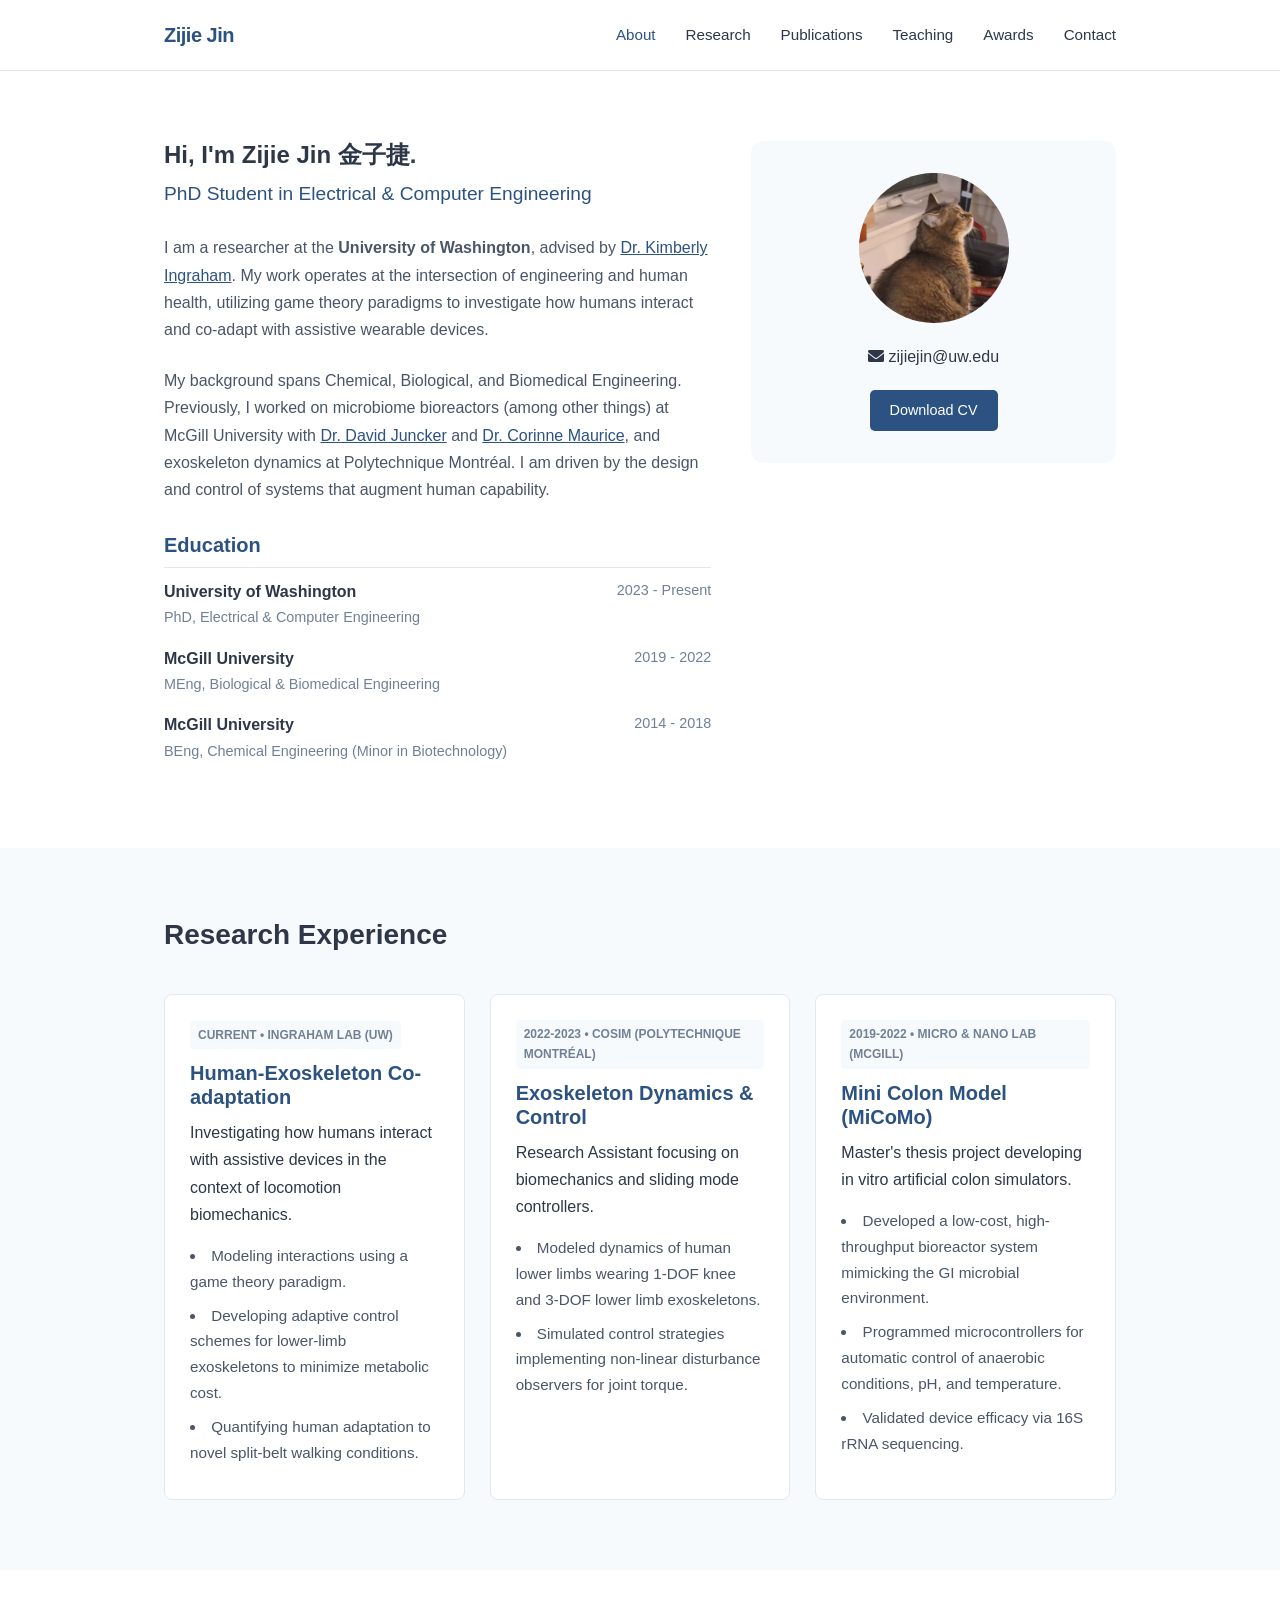
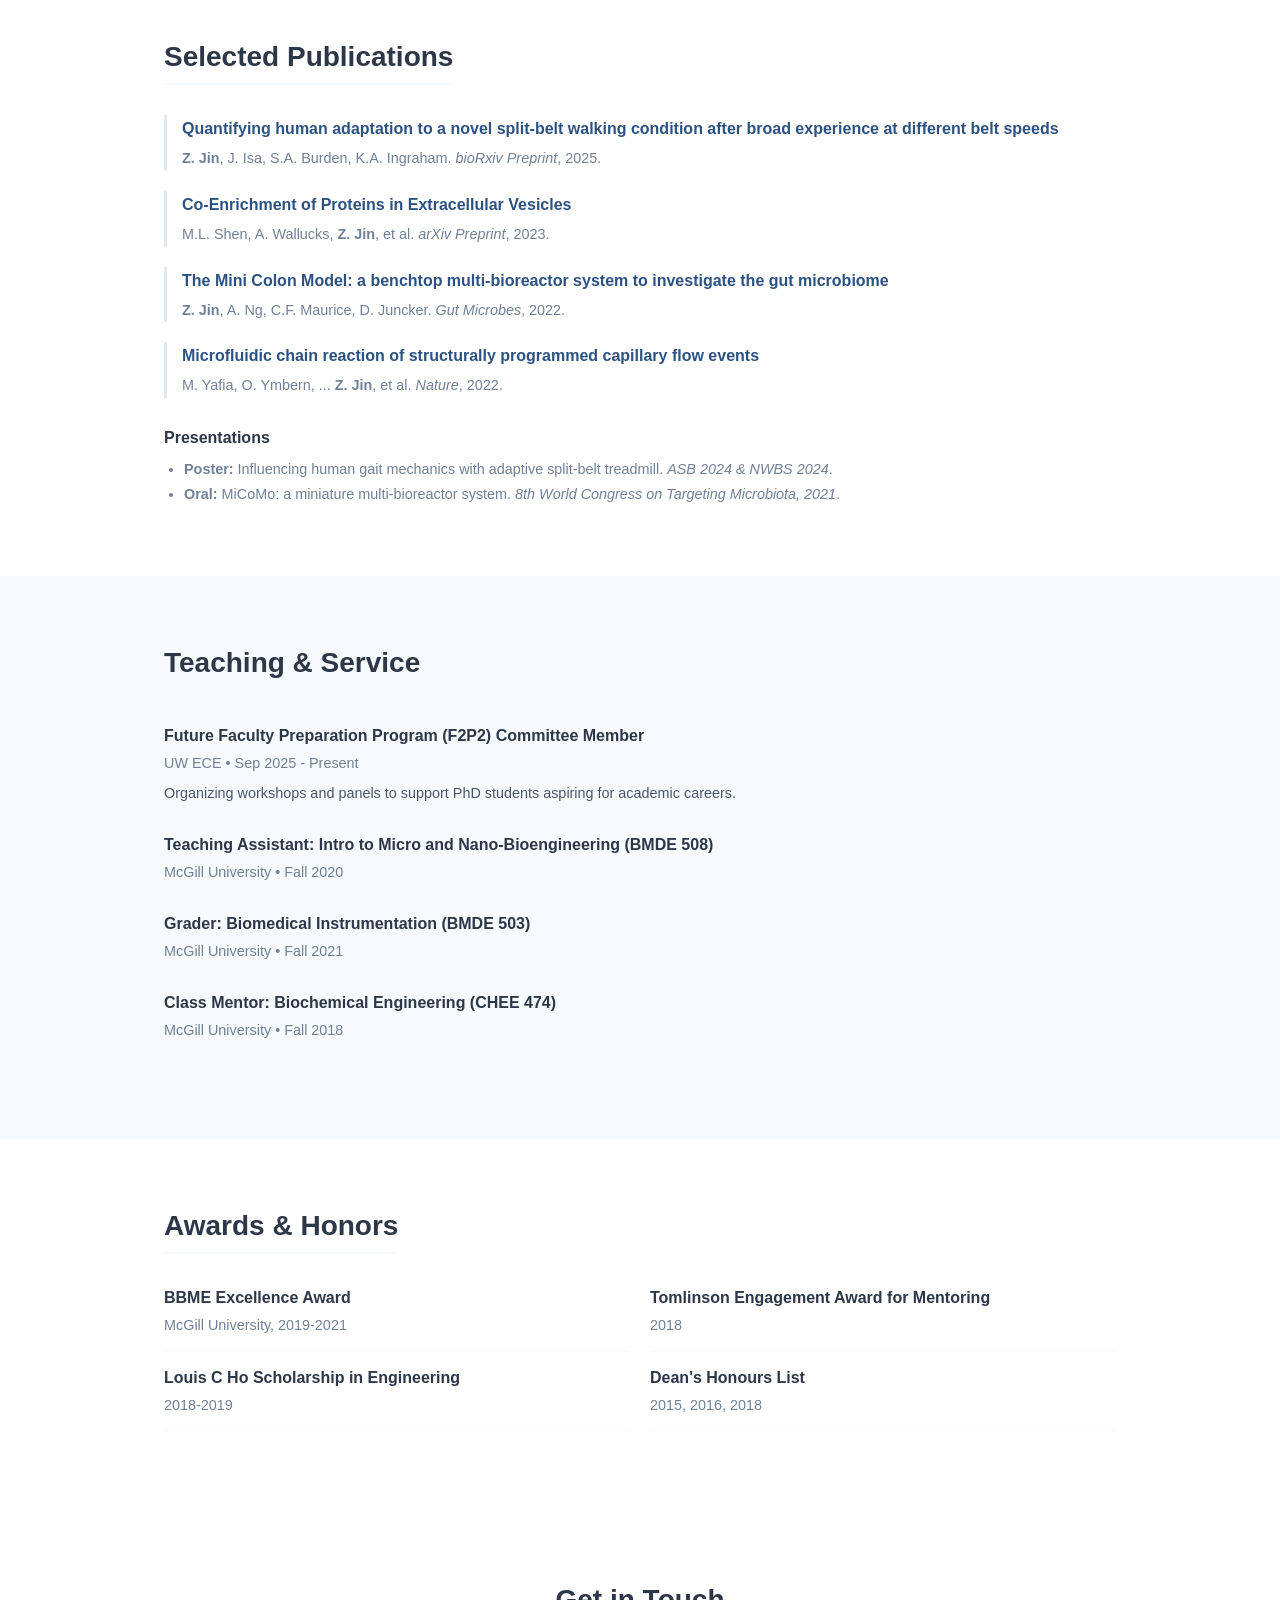
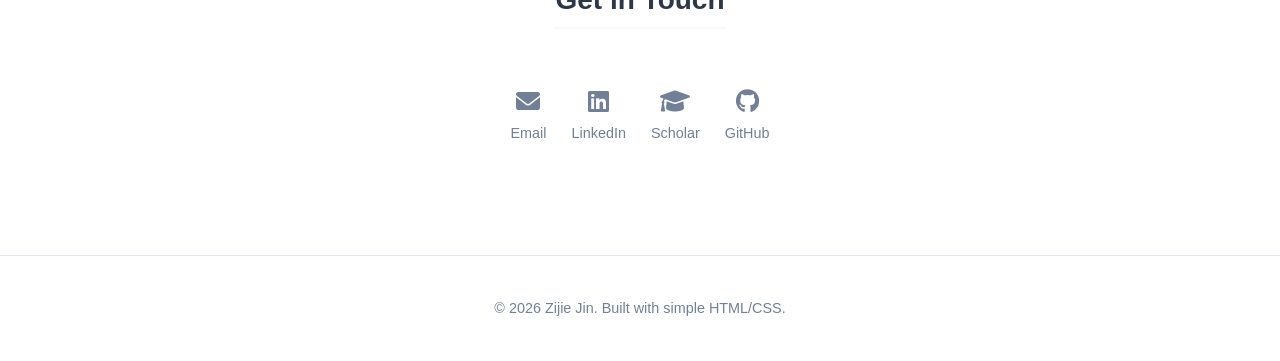
==== index.html @ 2c2c5e79 "Updated more links" ====
<!DOCTYPE html>
<html lang="en">
<head>
    <meta charset="UTF-8">
    <meta name="viewport" content="width=device-width, initial-scale=1.0">
    <title>Zijie Jin - PhD Student | UW</title>
    <link rel="stylesheet" href="https://cdnjs.cloudflare.com/ajax/libs/font-awesome/6.0.0-beta3/css/all.min.css" integrity="sha512-Fo3rlrZj/k7ujTnHg4CGR2D7kSs0v4LLanw2qksYuRlEzO+tcaEPQogQ0KaoGN26/zrn20ImR1DfuLWnOo7aBA==" crossorigin="anonymous" referrerpolicy="no-referrer" />
    <style>
        :root {
            /* Clean, professional Slate Blue - Definitely not purple */
            --primary-color: #2c5282; 
            --secondary-color: #4299e1;
            --text-color: #2d3748;
            --text-light: #718096;
            --bg-color: #ffffff;
            --light-gray: #f7fafc;
            --border-color: #e2e8f0;
            --transition: all 0.2s ease-in-out;
        }
        
        * {
            margin: 0;
            padding: 0;
            box-sizing: border-box;
        }
        
        body {
            font-family: -apple-system, BlinkMacSystemFont, 'Segoe UI', Roboto, Helvetica, Arial, sans-serif;
            line-height: 1.7;
            color: var(--text-color);
            background-color: var(--bg-color);
        }
        
        .container {
            max-width: 1000px; /* Slightly tighter width for readability */
            margin: 0 auto;
            padding: 0 24px;
        }
        
        /* Navigation */
        header {
            background-color: rgba(255, 255, 255, 0.95);
            backdrop-filter: blur(5px);
            border-bottom: 1px solid var(--border-color);
            position: sticky;
            top: 0;
            z-index: 100;
        }
        
        nav {
            display: flex;
            justify-content: space-between;
            align-items: center;
            padding: 18px 0;
        }
        
        .logo {
            font-size: 1.25rem;
            font-weight: 700;
            color: var(--primary-color);
            letter-spacing: -0.5px;
        }
        
        .nav-links {
            display: flex;
            list-style: none;
            gap: 30px;
        }
        
        .nav-links a {
            text-decoration: none;
            color: var(--text-color);
            font-size: 0.95rem;
            font-weight: 500;
            transition: var(--transition);
        }
        
        .nav-links a:hover, .nav-links a.active {
            color: var(--primary-color);
        }

        /* Typography */
        h1, h2, h3, h4 {
            color: var(--text-color);
            line-height: 1.2;
        }
        
        h2 {
            font-size: 1.75rem;
            margin-bottom: 30px;
            padding-bottom: 10px;
            border-bottom: 2px solid var(--light-gray);
            display: inline-block;
        }
        
        h3 {
            font-size: 1.25rem;
            margin-bottom: 10px;
            color: var(--primary-color);
        }

        section {
            padding: 70px 0;
        }

        /* About Section */
        .about-grid {
            display: grid;
            grid-template-columns: 3fr 2fr;
            gap: 40px;
            align-items: start;
        }
        
        .about-text p {
            margin-bottom: 1.5rem;
            color: #4a5568;
        }

        .profile-card {
            background: var(--light-gray);
            padding: 2rem;
            border-radius: 12px;
            text-align: center;
        }

        /* Education List */
        .edu-item {
            margin-bottom: 15px;
            display: flex;
            justify-content: space-between;
        }
        .edu-school { font-weight: 600; }
        .edu-degree { color: var(--text-light); font-size: 0.9rem; }
        .edu-year { color: var(--text-light); font-size: 0.9rem; text-align: right;}

        /* Publications */
        .pub-item {
            margin-bottom: 20px;
            padding-left: 15px;
            border-left: 3px solid var(--border-color);
            transition: var(--transition);
        }
        
        .pub-item:hover {
            border-left-color: var(--primary-color);
        }

        .pub-title {
            display: block;
            font-weight: 600;
            color: var(--primary-color);
            text-decoration: none;
            margin-bottom: 4px;
        }
        
        .pub-meta {
            font-size: 0.9rem;
            color: var(--text-light);
        }

        /* Research Cards */
        .research-grid {
            display: grid;
            grid-template-columns: repeat(auto-fit, minmax(300px, 1fr));
            gap: 25px;
        }

        .research-card {
            background: #fff;
            border: 1px solid var(--border-color);
            border-radius: 8px;
            padding: 25px;
            transition: var(--transition);
        }

        .research-card:hover {
            transform: translateY(-3px);
            box-shadow: 0 10px 15px -3px rgba(0, 0, 0, 0.05);
            border-color: var(--primary-color);
        }

        .role-tag {
            display: inline-block;
            background: var(--light-gray);
            color: var(--text-light);
            font-size: 0.75rem;
            padding: 4px 8px;
            border-radius: 4px;
            margin-bottom: 12px;
            font-weight: 600;
            text-transform: uppercase;
        }

        .research-card ul {
            list-style-position: inside;
            margin-top: 15px;
            color: #4a5568;
            font-size: 0.95rem;
        }
        
        .research-card li {
            margin-bottom: 8px;
        }

        /* Teaching & Awards Lists */
        .simple-list {
            list-style: none;
        }
        .simple-list li {
            margin-bottom: 12px;
            padding-bottom: 12px;
            border-bottom: 1px solid var(--light-gray);
        }
        .list-header {
            font-weight: 600;
            display: block;
        }
        .list-sub {
            color: var(--text-light);
            font-size: 0.9rem;
        }

        /* Contact */
        .contact-section {
            text-align: center;
            max-width: 600px;
            margin: 0 auto;
        }
        .social-links {
            display: flex;
            justify-content: center;
            gap: 25px;
            margin-top: 30px;
        }
        .social-links a {
            color: var(--text-light);
            font-size: 1.5rem;
            transition: var(--transition);
            display: flex;
            flex-direction: column;
            align-items: center;
            text-decoration: none;
            font-size: 0.9rem;
            gap: 8px;
        }
        .social-links i {
            font-size: 1.5rem;
        }
        .social-links a:hover {
            color: var(--primary-color);
        }

        /* Footer */
        footer {
            text-align: center;
            padding: 40px 0;
            color: var(--text-light);
            font-size: 0.9rem;
            border-top: 1px solid var(--border-color);
            margin-top: 40px;
        }

        /* Mobile */
        .hamburger { display: none; cursor: pointer; }
        .bar { display: block; width: 25px; height: 2px; margin: 5px auto; background-color: var(--text-color); }

        @media (max-width: 768px) {
            .about-grid { grid-template-columns: 1fr; }
            .hamburger { display: block; }
            .nav-links {
                position: fixed; left: -100%; top: 70px; flex-direction: column;
                background-color: #fff; width: 100%; text-align: center;
                box-shadow: 0 4px 6px -1px rgba(0,0,0,0.1); padding-bottom: 20px;
                gap: 15px;
            }
            .nav-links.active { left: 0; }
        }
    </style>
</head>
<body>

    <header id="home">
        <div class="container">
            <nav>
                <div class="logo">Zijie Jin</div>
                <ul class="nav-links">
                    <li><a href="#about">About</a></li>
                    <li><a href="#research">Research</a></li>
                    <li><a href="#publications">Publications</a></li>
                    <li><a href="#teaching">Teaching</a></li>
                    <li><a href="#awards">Awards</a></li>
                    <li><a href="#contact">Contact</a></li>
                </ul>
                <div class="hamburger">
                    <span class="bar"></span>
                    <span class="bar"></span>
                    <span class="bar"></span>
                </div>
            </nav>
        </div>
    </header>

    <section id="about">
        <div class="container">
            <div class="about-grid">
                <div class="about-text">
                    <h1>Hi, I'm Zijie Jin 金子捷.</h1>
                    <p style="font-size: 1.2rem; color: var(--primary-color); margin-top: 0.5rem;">
                        PhD Student in Electrical & Computer Engineering
                    </p>
                    <p>
                        I am a researcher at the <strong>University of Washington</strong>, advised by <a href="https://kim-ingraham.com/" target="_blank" style="color:var(--primary-color)">Dr. Kimberly Ingraham</a>. My work operates at the intersection of engineering and human health, utilizing game theory paradigms to investigate how humans interact and co-adapt with assistive wearable devices.
                    </p>
                    <p>
                        My background spans Chemical, Biological, and Biomedical Engineering. Previously, I worked on microbiome bioreactors (among other things) at McGill University with <a href="https://junckerlab.org/" target="_blank" style="color:var(--primary-color)">Dr. David Juncker</a> and <a href="http://www.mauricelab.ca/" target="_blank" style="color:var(--primary-color)">Dr. Corinne Maurice</a>, and exoskeleton dynamics at Polytechnique Montréal. I am driven by the design and control of systems that augment human capability.
                    </p>
                    
                    <h3 style="margin-top: 30px; border-bottom: 1px solid var(--border-color); padding-bottom: 10px;">Education</h3>
                    <div class="education-list">
                        <div class="edu-item">
                            <div>
                                <div class="edu-school">University of Washington</div>
                                <div class="edu-degree">PhD, Electrical & Computer Engineering</div>
                            </div>
                            <div class="edu-year">2023 - Present</div>
                        </div>
                        <div class="edu-item">
                            <div>
                                <div class="edu-school">McGill University</div>
                                <div class="edu-degree">MEng, Biological & Biomedical Engineering</div>
                            </div>
                            <div class="edu-year">2019 - 2022</div>
                        </div>
                        <div class="edu-item">
                            <div>
                                <div class="edu-school">McGill University</div>
                                <div class="edu-degree">BEng, Chemical Engineering (Minor in Biotechnology)</div>
                            </div>
                            <div class="edu-year">2014 - 2018</div>
                        </div>
                    </div>
                </div>

                <div class="profile-card">
                    <img src="zhuzhu.png" alt="baobao" style="width: 150px; height: 150px; border-radius: 50%; object-fit: cover; margin: 0 auto 20px; display: block;">
                    <a href="mailto:zijiejin@uw.edu" style="display: block; color: var(--text-color); text-decoration: none; margin-bottom: 10px;">
                        <i class="fas fa-envelope"></i> zijiejin@uw.edu
                    </a>
                    <a href="CV_Zijie_Jin_2025.pdf" class="btn" style="display: inline-block; padding: 8px 20px; background: var(--primary-color); color: white; border-radius: 5px; text-decoration: none; font-size: 0.9rem; margin-top: 10px;">
                        Download CV
                    </a>
                </div>
            </div>
        </div>
    </section>

    <section id="research" style="background-color: var(--light-gray);">
        <div class="container">
            <h2>Research Experience</h2>
            <div class="research-grid">
                <div class="research-card">
                    <span class="role-tag">Current • Ingraham Lab (UW)</span>
                    <h3>Human-Exoskeleton Co-adaptation</h3>
                    <p>Investigating how humans interact with assistive devices in the context of locomotion biomechanics.</p>
                    <ul>
                        <li>Modeling interactions using a game theory paradigm.</li>
                        <li>Developing adaptive control schemes for lower-limb exoskeletons to minimize metabolic cost.</li>
                        <li>Quantifying human adaptation to novel split-belt walking conditions.</li>
                    </ul>
                </div>

                <div class="research-card">
                    <span class="role-tag">2022-2023 • CoSIM (Polytechnique Montréal)</span>
                    <h3>Exoskeleton Dynamics & Control</h3>
                    <p>Research Assistant focusing on biomechanics and sliding mode controllers.</p>
                    <ul>
                        <li>Modeled dynamics of human lower limbs wearing 1-DOF knee and 3-DOF lower limb exoskeletons.</li>
                        <li>Simulated control strategies implementing non-linear disturbance observers for joint torque.</li>
                    </ul>
                </div>

                <div class="research-card">
                    <span class="role-tag">2019-2022 • Micro & Nano Lab (McGill)</span>
                    <h3>Mini Colon Model (MiCoMo)</h3>
                    <p>Master's thesis project developing in vitro artificial colon simulators.</p>
                    <ul>
                        <li>Developed a low-cost, high-throughput bioreactor system mimicking the GI microbial environment.</li>
                        <li>Programmed microcontrollers for automatic control of anaerobic conditions, pH, and temperature.</li>
                        <li>Validated device efficacy via 16S rRNA sequencing.</li>
                    </ul>
                </div>
            </div>
        </div>
    </section>

    <section id="publications">
        <div class="container">
            <h2>Selected Publications</h2>
            
            <div class="pub-item">
                <a href="https://www.biorxiv.org/content/10.1101/2025.08.25.671956v1.full.pdf" target="_blank" class="pub-title">
                    Quantifying human adaptation to a novel split-belt walking condition after broad experience at different belt speeds
                </a>
                <div class="pub-meta">
                    <strong>Z. Jin</strong>, J. Isa, S.A. Burden, K.A. Ingraham. <em>bioRxiv Preprint</em>, 2025.
                </div>
            </div>

            <div class="pub-item">
                <a href="https://arxiv.org/abs/2301.04051" target="_blank" class="pub-title">
                    Co-Enrichment of Proteins in Extracellular Vesicles
                </a>
                <div class="pub-meta">
                    M.L. Shen, A. Wallucks, <strong>Z. Jin</strong>, et al. <em>arXiv Preprint</em>, 2023.
                </div>
            </div>

            <div class="pub-item">
                <a href="https://doi.org/10.1080/19490976.2022.2096993" target="_blank" class="pub-title">
                    The Mini Colon Model: a benchtop multi-bioreactor system to investigate the gut microbiome
                </a>
                <div class="pub-meta">
                    <strong>Z. Jin</strong>, A. Ng, C.F. Maurice, D. Juncker. <em>Gut Microbes</em>, 2022.
                </div>
            </div>

            <div class="pub-item">
                <a href="https://www.nature.com/articles/s41586-022-04683-4" target="_blank" class="pub-title">
                    Microfluidic chain reaction of structurally programmed capillary flow events
                </a>
                <div class="pub-meta">
                    M. Yafia, O. Ymbern, ... <strong>Z. Jin</strong>, et al. <em>Nature</em>, 2022.
                </div>
            </div>
            
            <div style="margin-top: 30px;">
                <h4>Presentations</h4>
                <ul style="color: var(--text-light); font-size: 0.9rem; margin-top: 10px; padding-left: 20px;">
                    <li><strong>Poster:</strong> Influencing human gait mechanics with adaptive split-belt treadmill. <em>ASB 2024 & NWBS 2024</em>.</li>
                    <li><strong>Oral:</strong> MiCoMo: a miniature multi-bioreactor system. <em>8th World Congress on Targeting Microbiota, 2021</em>.</li>
                </ul>
            </div>
        </div>
    </section>

    <section id="teaching" style="background-color: var(--light-gray);">
        <div class="container">
            <h2>Teaching & Service</h2>
            <ul class="simple-list">
                <li>
                    <span class="list-header">Future Faculty Preparation Program (F2P2) Committee Member</span>
                    <span class="list-sub">UW ECE • Sep 2025 - Present</span>
                    <p style="font-size: 0.9rem; color: #4a5568; margin-top: 5px;">Organizing workshops and panels to support PhD students aspiring for academic careers.</p>
                </li>
                <li>
                    <span class="list-header">Teaching Assistant: Intro to Micro and Nano-Bioengineering (BMDE 508)</span>
                    <span class="list-sub">McGill University • Fall 2020</span>
                </li>
                <li>
                    <span class="list-header">Grader: Biomedical Instrumentation (BMDE 503)</span>
                    <span class="list-sub">McGill University • Fall 2021</span>
                </li>
                <li>
                    <span class="list-header">Class Mentor: Biochemical Engineering (CHEE 474)</span>
                    <span class="list-sub">McGill University • Fall 2018</span>
                </li>
            </ul>
        </div>
    </section>

    <section id="awards">
        <div class="container">
            <h2>Awards & Honors</h2>
            <div style="display: grid; grid-template-columns: repeat(auto-fit, minmax(250px, 1fr)); gap: 20px;">
                <ul class="simple-list">
                    <li>
                        <span class="list-header">BBME Excellence Award</span>
                        <span class="list-sub">McGill University, 2019-2021</span>
                    </li>
                    <li>
                        <span class="list-header">Louis C Ho Scholarship in Engineering</span>
                        <span class="list-sub">2018-2019</span>
                    </li>
                </ul>
                <ul class="simple-list">
                    <li>
                        <span class="list-header">Tomlinson Engagement Award for Mentoring</span>
                        <span class="list-sub">2018</span>
                    </li>
                    <li>
                        <span class="list-header">Dean's Honours List</span>
                        <span class="list-sub">2015, 2016, 2018</span>
                    </li>
                </ul>
            </div>
        </div>
    </section>

    <section id="contact">
        <div class="container contact-section">
            <h2>Get in Touch</h2>
            
            <div class="social-links">
                <a href="mailto:zijiejin@uw.edu">
                    <i class="fas fa-envelope"></i>
                    <span>Email</span>
                </a>
                <a href="https://www.linkedin.com/in/zijie-jin-89195b112/" target="_blank">
                    <i class="fab fa-linkedin"></i>
                    <span>LinkedIn</span>
                </a>
                <a href="https://scholar.google.ca/citations?user=6JpY-CEAAAAJ&hl=en" target="_blank">
                    <i class="fas fa-graduation-cap"></i>
                    <span>Scholar</span>
                </a>
                <a href="https://github.com/focussash" target="_blank">
                    <i class="fab fa-github"></i>
                    <span>GitHub</span>
                </a>
            </div>
        </div>
    </section>

    <footer>
        <div class="container">
            <p>&copy; <span id="current-year"></span> Zijie Jin. Built with simple HTML/CSS.</p>
        </div>
    </footer>

    <script>
        document.getElementById('current-year').textContent = new Date().getFullYear();
        
        const hamburger = document.querySelector('.hamburger');
        const navLinks = document.querySelector('.nav-links');
        
        hamburger.addEventListener('click', () => {
            navLinks.classList.toggle('active');
        });
        
        document.querySelectorAll('.nav-links a').forEach(link => {
            link.addEventListener('click', () => {
                navLinks.classList.remove('active');
            });
        });

        // Highlight active section
        window.addEventListener('scroll', () => {
            let current = '';
            const sections = document.querySelectorAll('section');
            const navItems = document.querySelectorAll('.nav-links a');
            
            sections.forEach(section => {
                const sectionTop = section.offsetTop;
                if (pageYOffset >= (sectionTop - 150)) {
                    current = section.getAttribute('id');
                }
            });
            
            navItems.forEach(link => {
                link.classList.remove('active');
                if (link.getAttribute('href').substring(1) === current) {
                    link.classList.add('active');
                }
            });
        });
    </script>
</body>
</html>
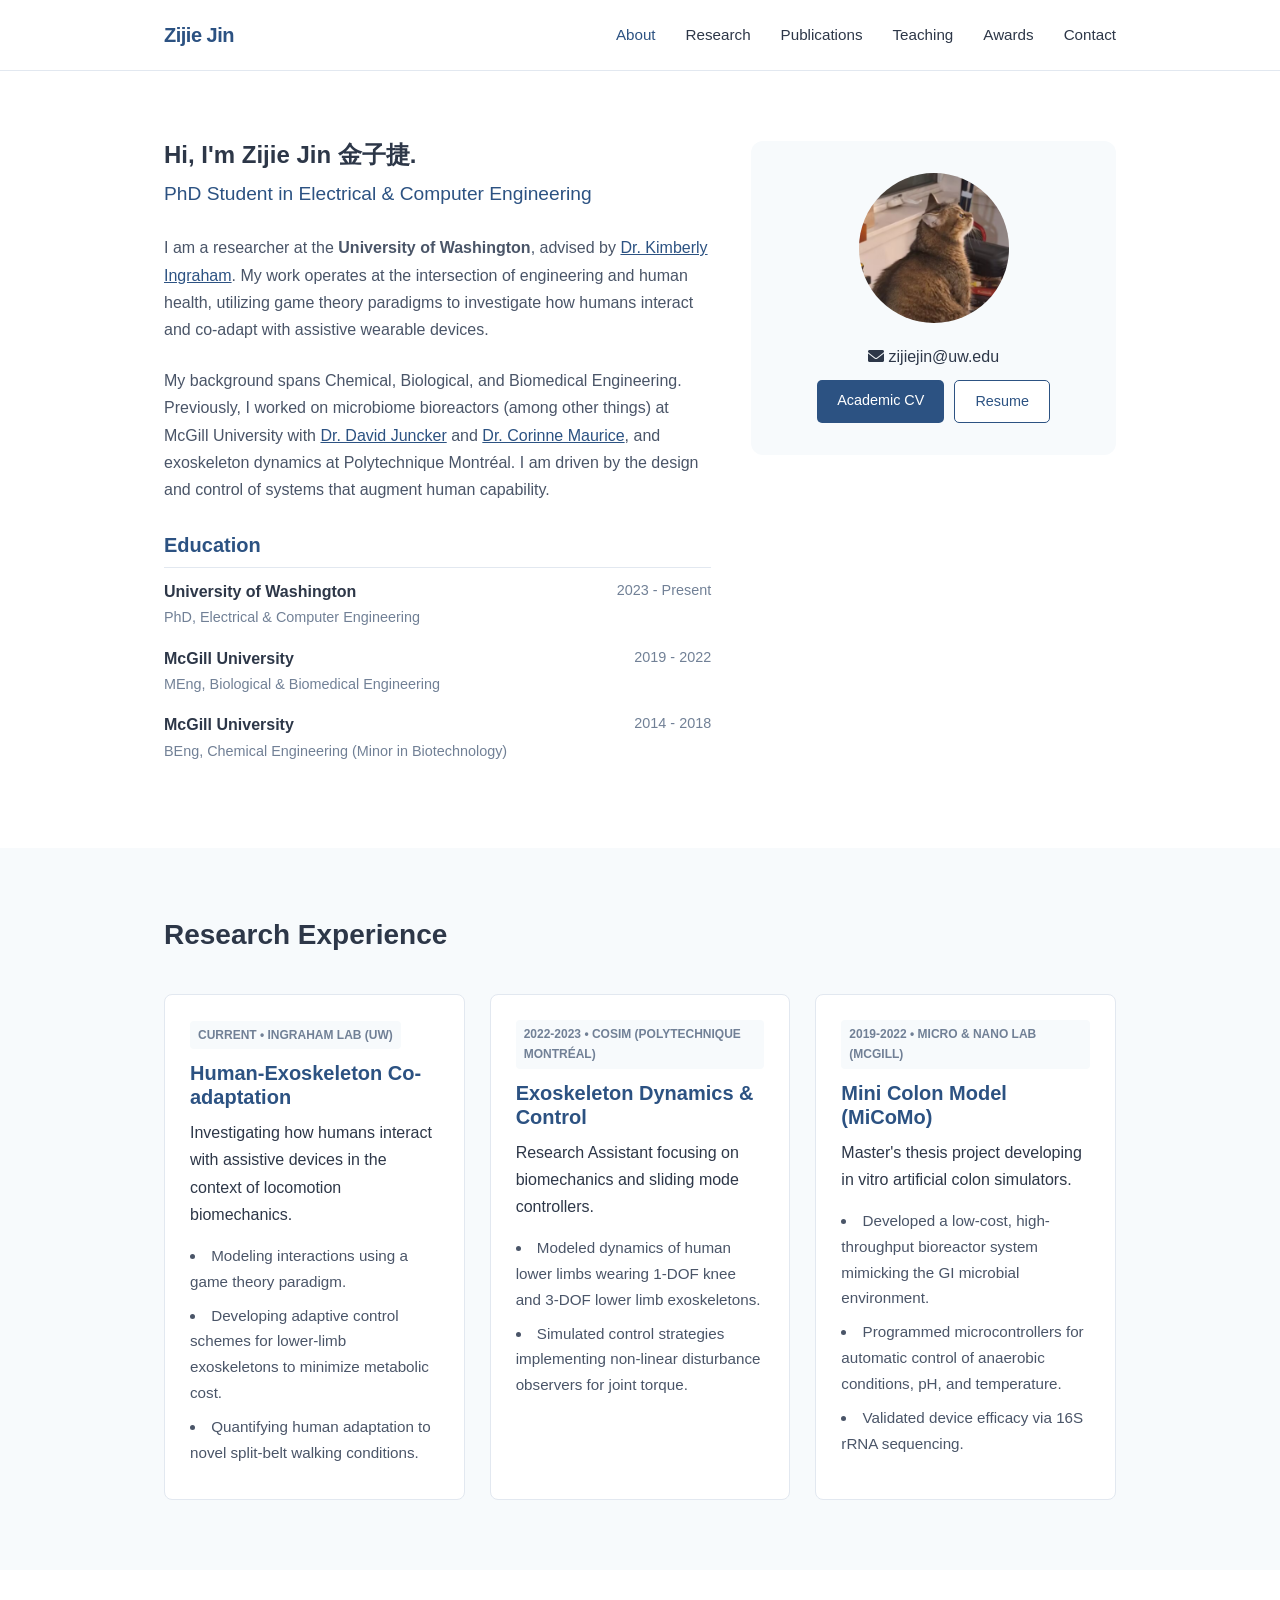
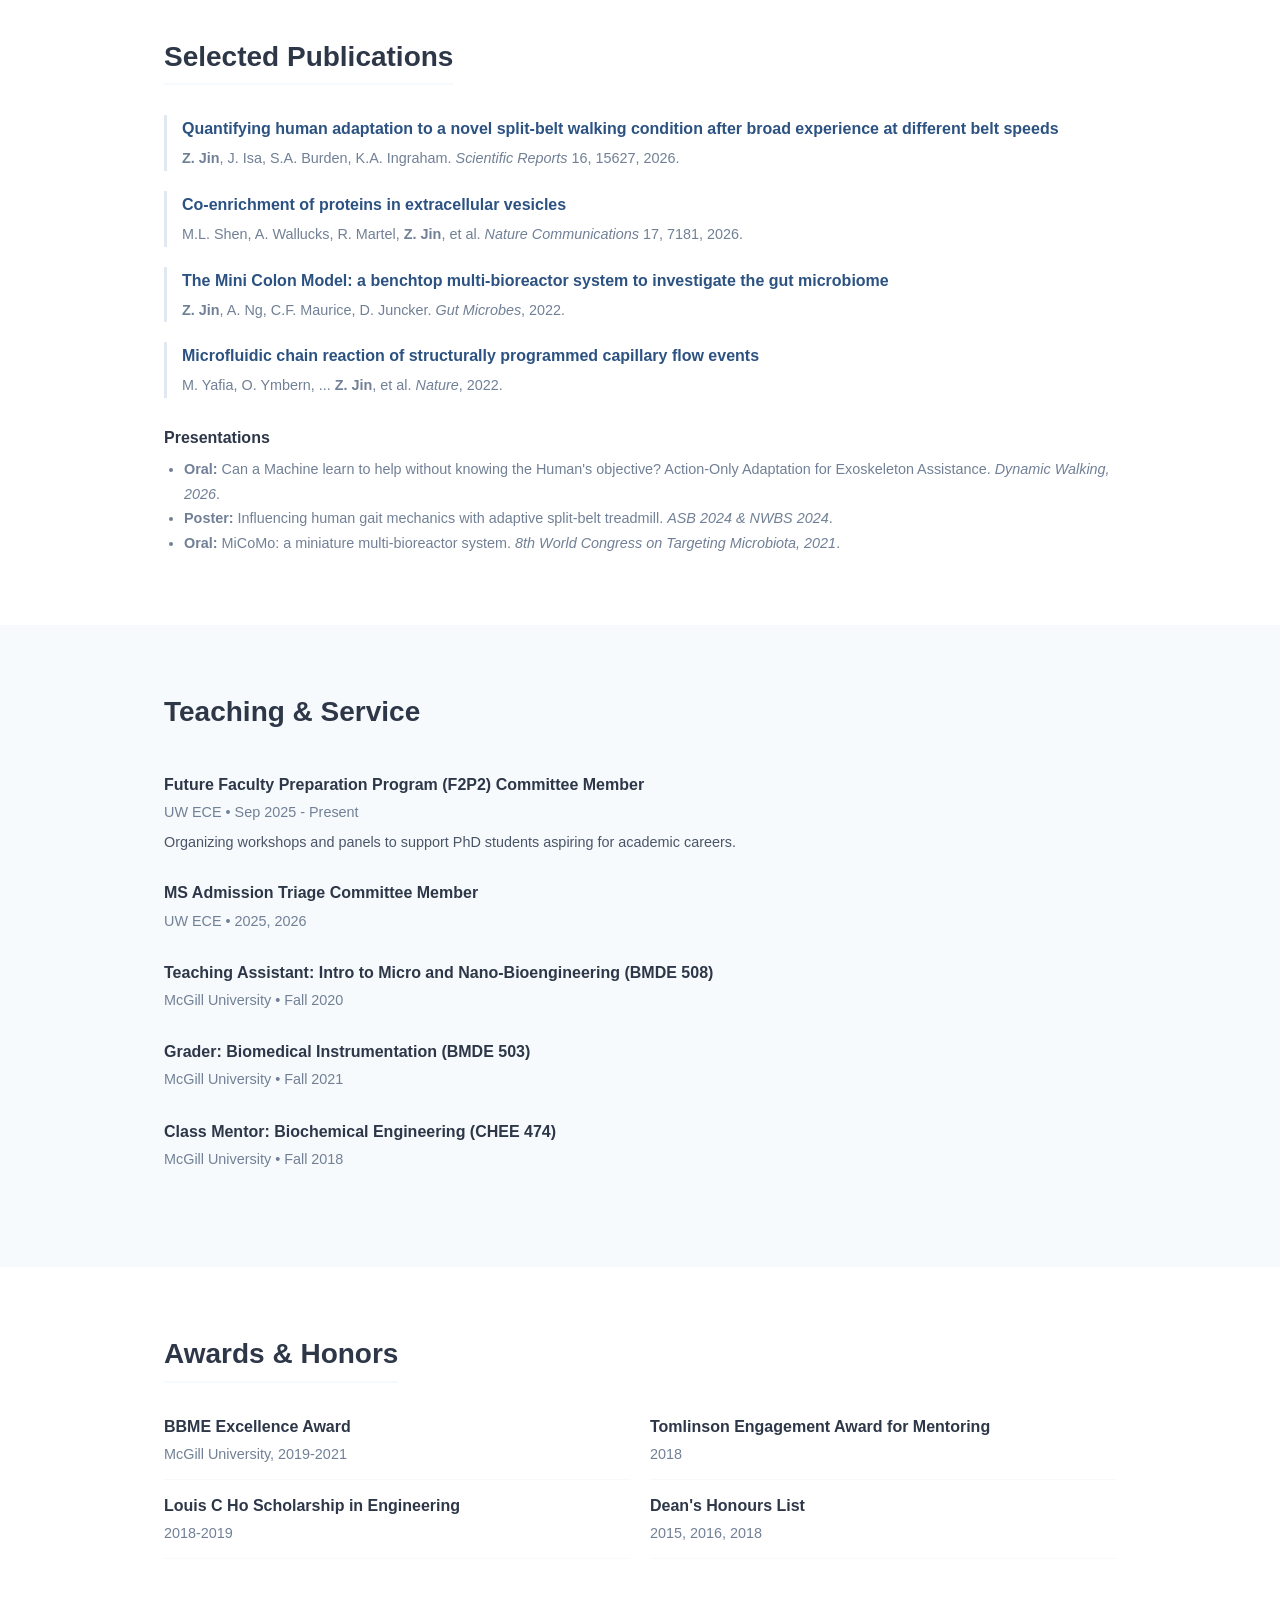
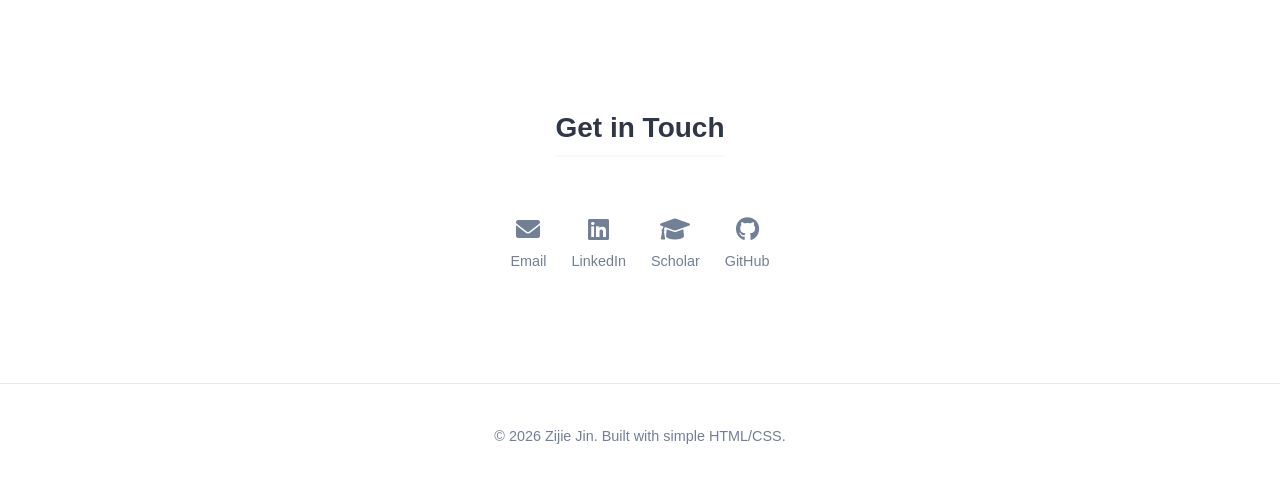
==== commit 93d13105: "Update CV and add resume; sync publications and service with 2026 CV - Replace 2025 CV with 2026 aca" ====
--- a/index.html
+++ b/index.html
@@ -346,9 +346,14 @@
                     <a href="mailto:zijiejin@uw.edu" style="display: block; color: var(--text-color); text-decoration: none; margin-bottom: 10px;">
                         <i class="fas fa-envelope"></i> zijiejin@uw.edu
                     </a>
-                    <a href="CV_Zijie_Jin_2025.pdf" class="btn" style="display: inline-block; padding: 8px 20px; background: var(--primary-color); color: white; border-radius: 5px; text-decoration: none; font-size: 0.9rem; margin-top: 10px;">
-                        Download CV
-                    </a>
+                    <div style="display: flex; gap: 10px; justify-content: center; flex-wrap: wrap; margin-top: 10px;">
+                        <a href="CV_Zijie_Jin.pdf" target="_blank" class="btn" style="display: inline-block; padding: 8px 20px; background: var(--primary-color); color: white; border-radius: 5px; text-decoration: none; font-size: 0.9rem;">
+                            Academic CV
+                        </a>
+                        <a href="Resume_Zijie_Jin.pdf" target="_blank" class="btn" style="display: inline-block; padding: 8px 20px; background: #fff; color: var(--primary-color); border: 1px solid var(--primary-color); border-radius: 5px; text-decoration: none; font-size: 0.9rem;">
+                            Resume
+                        </a>
+                    </div>
                 </div>
             </div>
         </div>
@@ -398,20 +403,20 @@
             <h2>Selected Publications</h2>
             
             <div class="pub-item">
-                <a href="https://www.biorxiv.org/content/10.1101/2025.08.25.671956v1.full.pdf" target="_blank" class="pub-title">
+                <a href="https://doi.org/10.1038/s41598-026-46937-5" target="_blank" class="pub-title">
                     Quantifying human adaptation to a novel split-belt walking condition after broad experience at different belt speeds
                 </a>
                 <div class="pub-meta">
-                    <strong>Z. Jin</strong>, J. Isa, S.A. Burden, K.A. Ingraham. <em>bioRxiv Preprint</em>, 2025.
+                    <strong>Z. Jin</strong>, J. Isa, S.A. Burden, K.A. Ingraham. <em>Scientific Reports</em> 16, 15627, 2026.
                 </div>
             </div>
 
             <div class="pub-item">
-                <a href="https://arxiv.org/abs/2301.04051" target="_blank" class="pub-title">
-                    Co-Enrichment of Proteins in Extracellular Vesicles
+                <a href="https://www.nature.com/articles/s41467-026-73837-z" target="_blank" class="pub-title">
+                    Co-enrichment of proteins in extracellular vesicles
                 </a>
                 <div class="pub-meta">
-                    M.L. Shen, A. Wallucks, <strong>Z. Jin</strong>, et al. <em>arXiv Preprint</em>, 2023.
+                    M.L. Shen, A. Wallucks, R. Martel, <strong>Z. Jin</strong>, et al. <em>Nature Communications</em> 17, 7181, 2026.
                 </div>
             </div>
 
@@ -436,6 +441,7 @@
             <div style="margin-top: 30px;">
                 <h4>Presentations</h4>
                 <ul style="color: var(--text-light); font-size: 0.9rem; margin-top: 10px; padding-left: 20px;">
+                    <li><strong>Oral:</strong> Can a Machine learn to help without knowing the Human's objective? Action-Only Adaptation for Exoskeleton Assistance. <em>Dynamic Walking, 2026</em>.</li>
                     <li><strong>Poster:</strong> Influencing human gait mechanics with adaptive split-belt treadmill. <em>ASB 2024 & NWBS 2024</em>.</li>
                     <li><strong>Oral:</strong> MiCoMo: a miniature multi-bioreactor system. <em>8th World Congress on Targeting Microbiota, 2021</em>.</li>
                 </ul>
@@ -451,6 +457,10 @@
                     <span class="list-header">Future Faculty Preparation Program (F2P2) Committee Member</span>
                     <span class="list-sub">UW ECE • Sep 2025 - Present</span>
                     <p style="font-size: 0.9rem; color: #4a5568; margin-top: 5px;">Organizing workshops and panels to support PhD students aspiring for academic careers.</p>
+                </li>
+                <li>
+                    <span class="list-header">MS Admission Triage Committee Member</span>
+                    <span class="list-sub">UW ECE • 2025, 2026</span>
                 </li>
                 <li>
                     <span class="list-header">Teaching Assistant: Intro to Micro and Nano-Bioengineering (BMDE 508)</span>
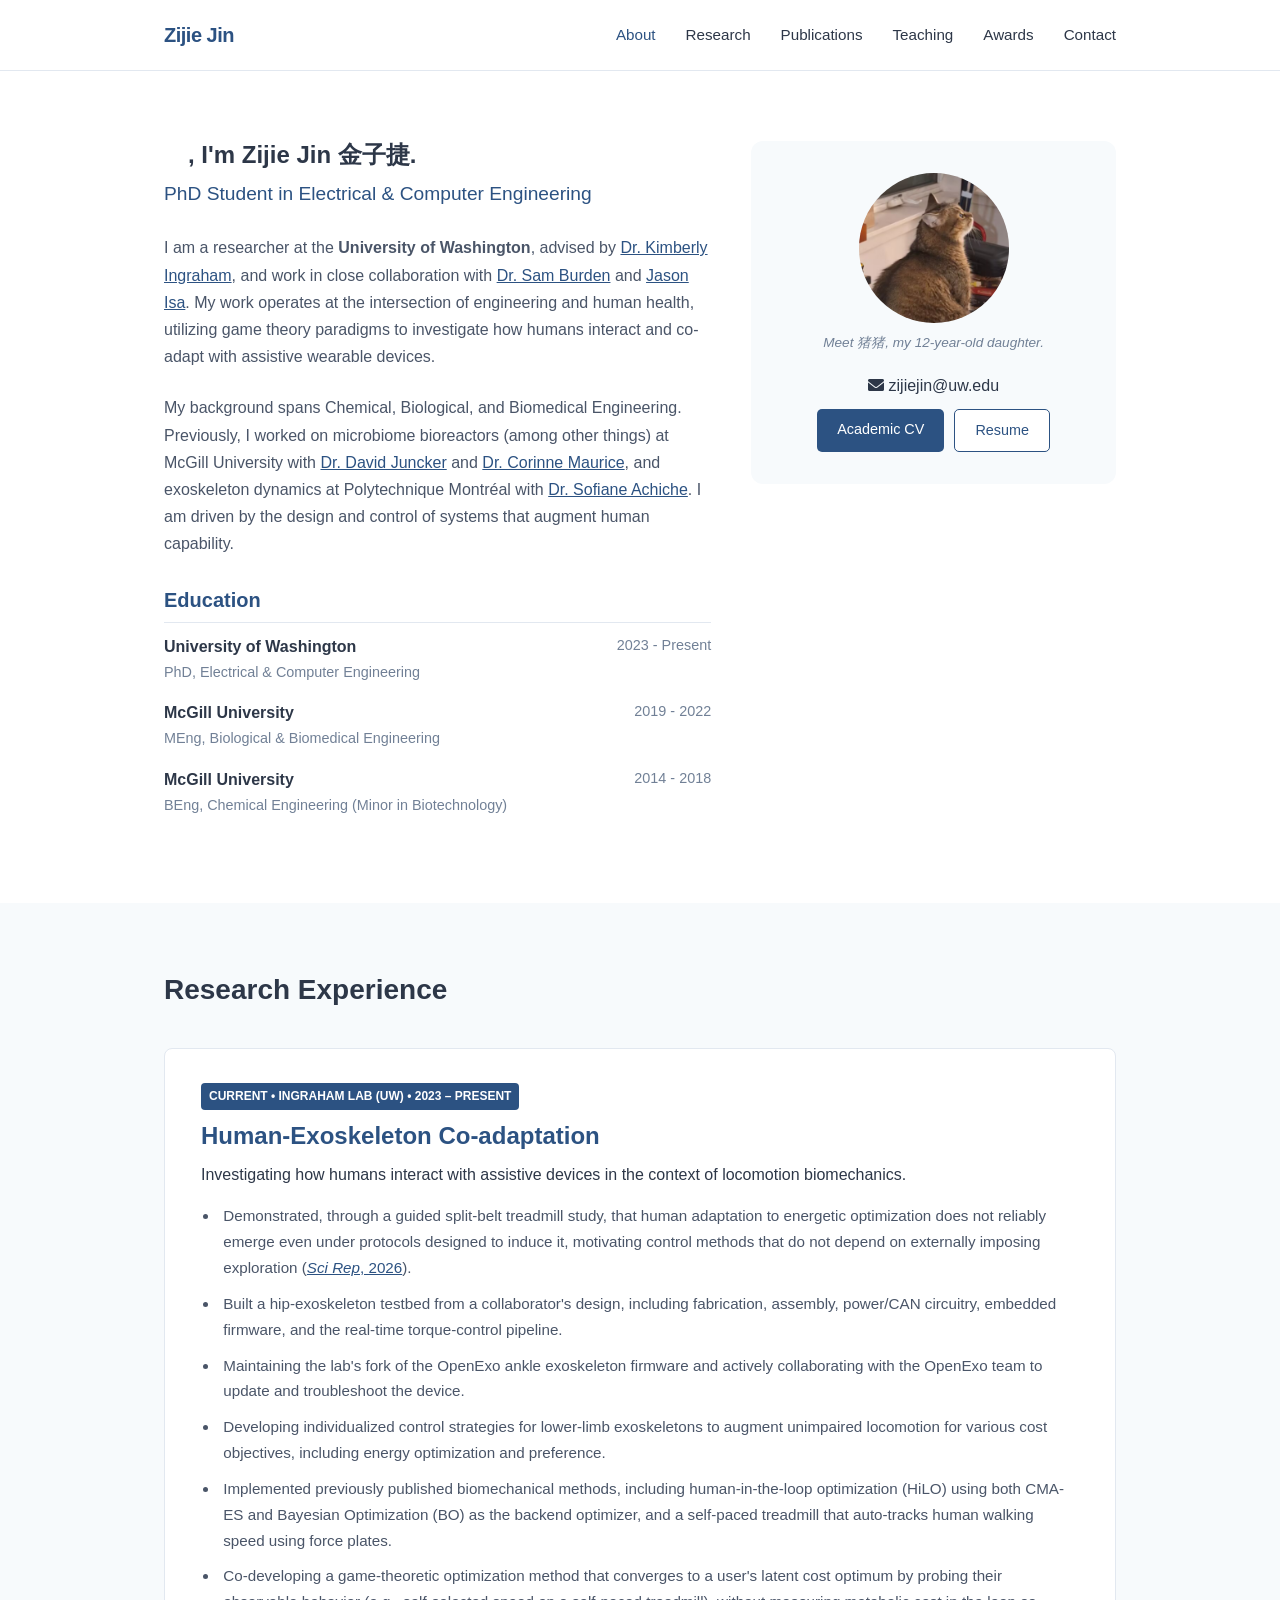
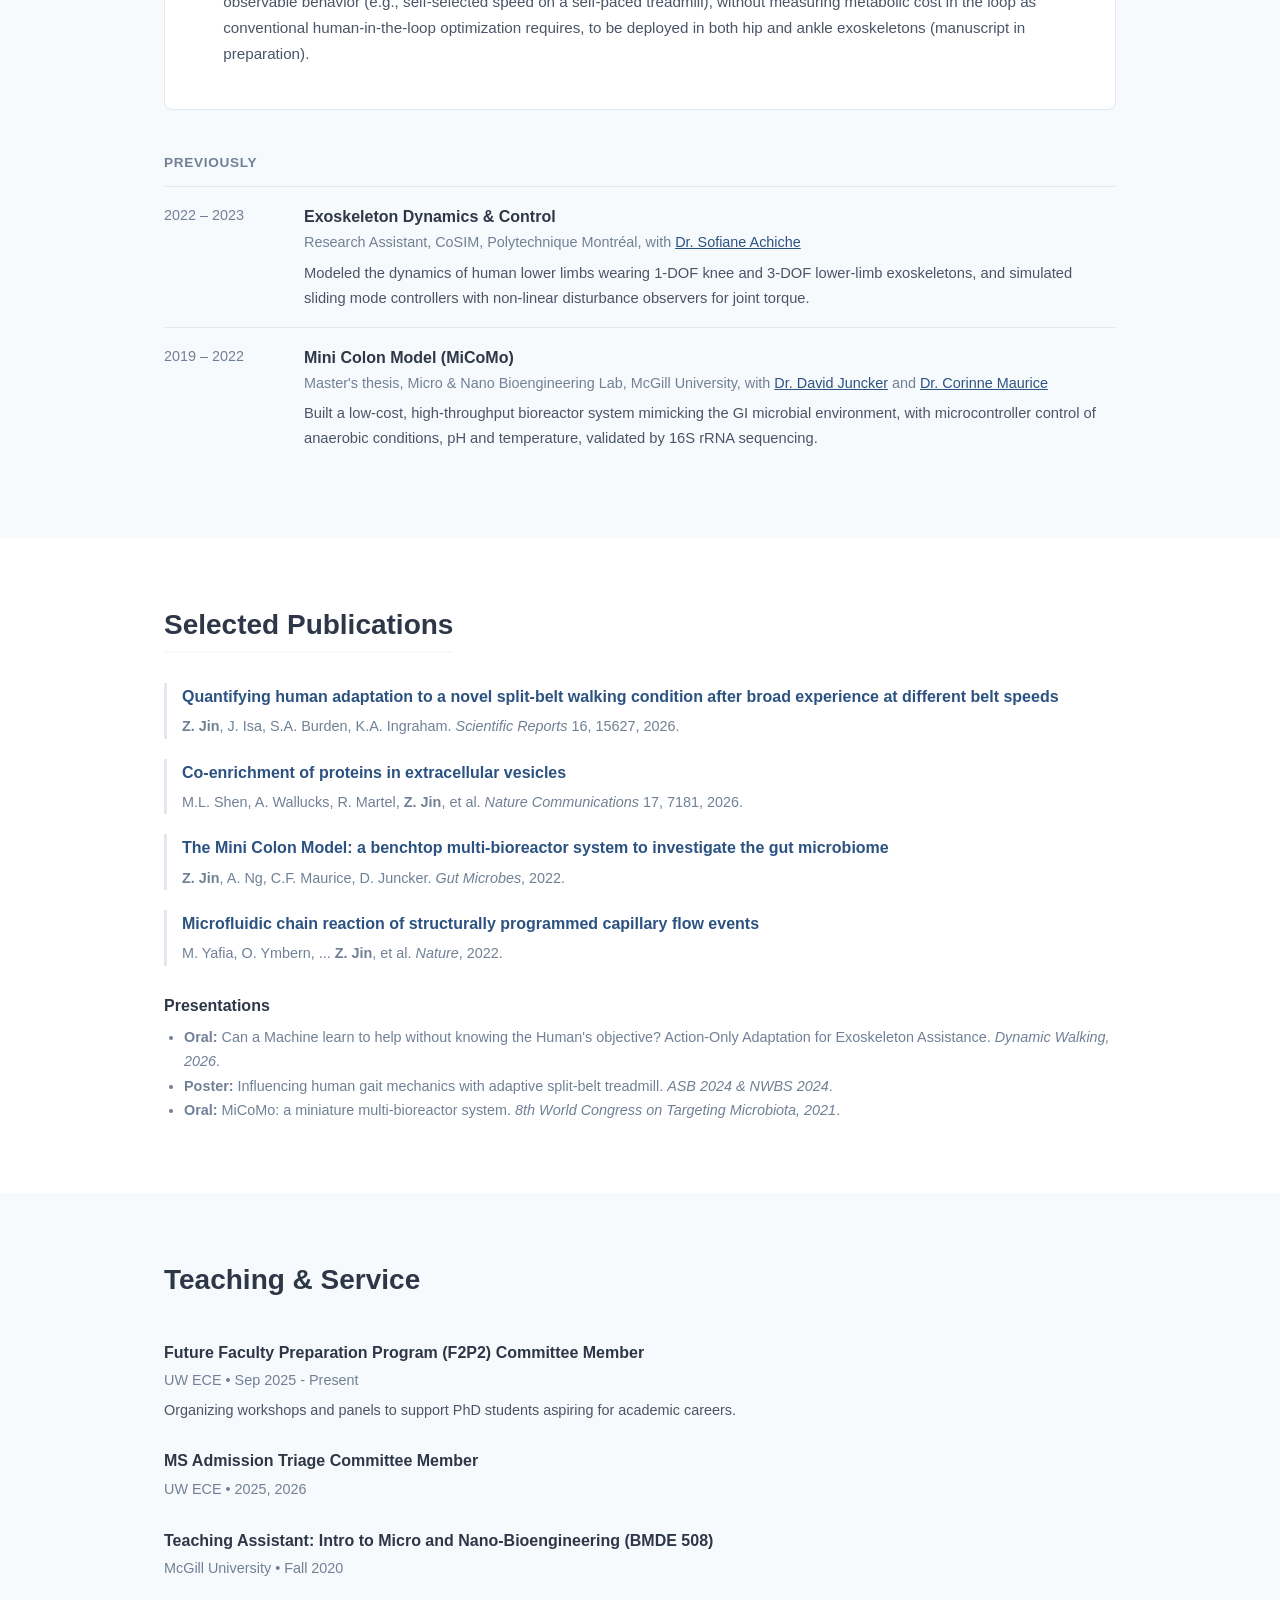
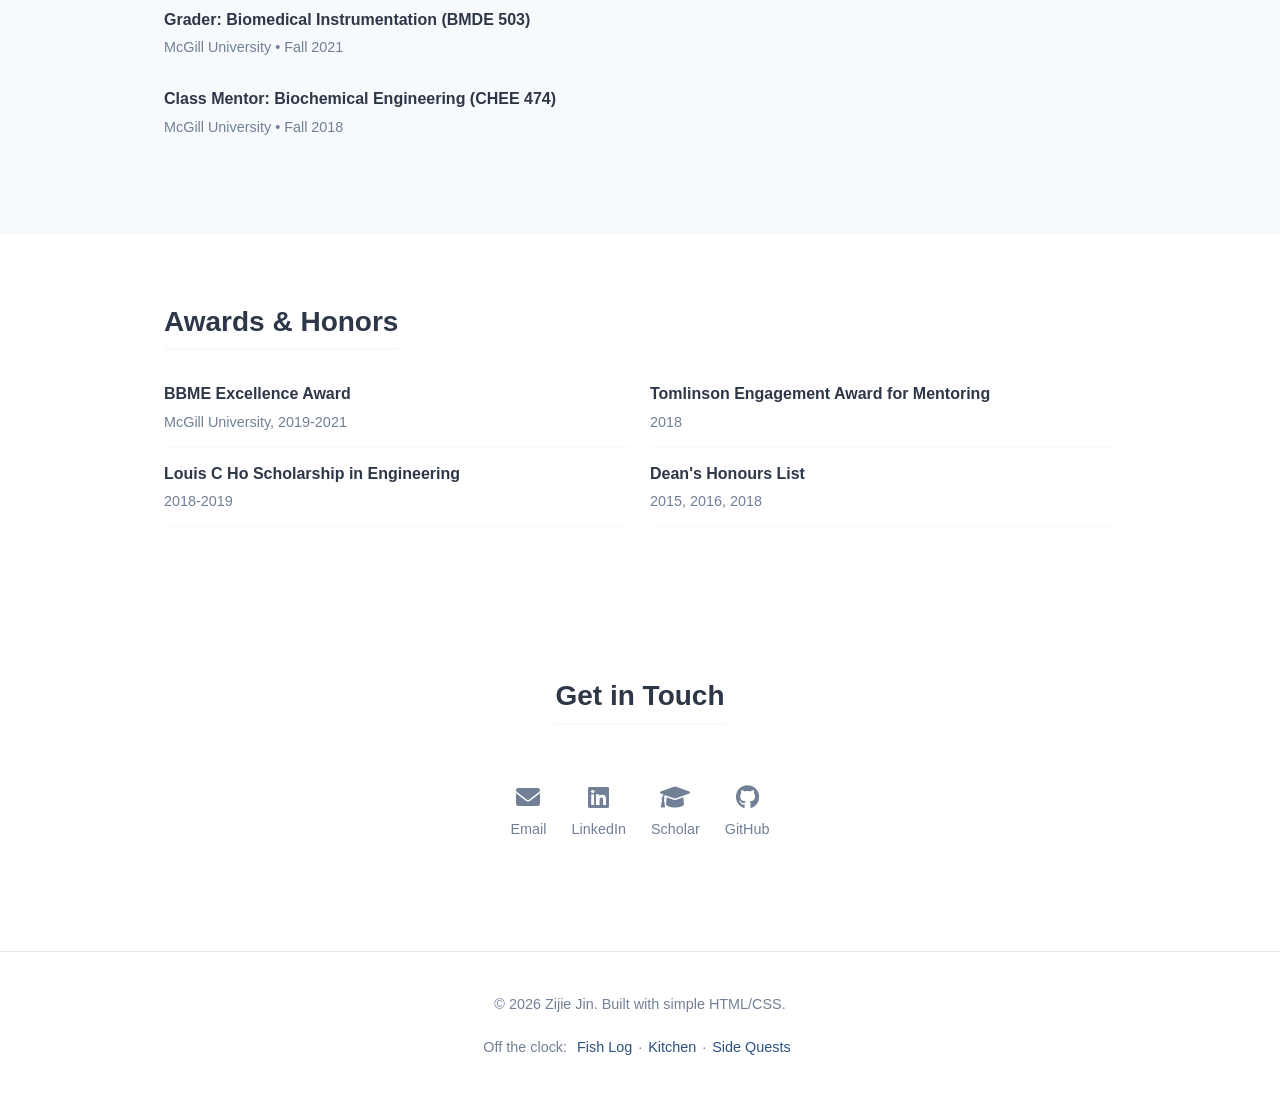
==== commit d1ccf98b: "Credit Sofiane Achiche, Sam Burden and Jason Isa; name advisors on past research entries Co-Authored" ====
--- a/index.html
+++ b/index.html
@@ -123,6 +123,31 @@
             text-align: center;
         }
 
+        .pet-caption {
+            font-size: 0.85rem;
+            font-style: italic;
+            color: var(--text-light);
+            margin-bottom: 18px;
+        }
+
+        .greet {
+            display: inline-block;
+            transition: opacity 0.35s ease;
+        }
+        .greet.fade { opacity: 0; }
+
+        .off-clock {
+            margin-top: 18px;
+            font-size: 0.9rem;
+            color: var(--text-light);
+        }
+        .off-clock a {
+            color: var(--primary-color);
+            text-decoration: none;
+            margin: 0 6px;
+        }
+        .off-clock a:hover { text-decoration: underline; }
+
         /* Education List */
         .edu-item {
             margin-bottom: 15px;
@@ -200,6 +225,65 @@
         
         .research-card li {
             margin-bottom: 8px;
+        }
+
+        /* Current project: full width, more weight */
+        .research-current {
+            padding: 32px 36px;
+        }
+        .research-current h3 {
+            font-size: 1.5rem;
+        }
+        .research-current ul {
+            list-style-position: outside;
+            padding-left: 1.2em;
+        }
+        .research-current li {
+            margin-bottom: 10px;
+            padding-left: 4px;
+        }
+        .role-current {
+            background: var(--primary-color);
+            color: #fff;
+            line-height: 1.6;
+        }
+
+        /* Past projects: compact, quieter timeline */
+        .previously {
+            margin: 45px 0 15px;
+            font-size: 0.85rem;
+            font-weight: 600;
+            text-transform: uppercase;
+            letter-spacing: 0.05em;
+            color: var(--text-light);
+        }
+        .past-item {
+            display: grid;
+            grid-template-columns: 120px 1fr;
+            gap: 20px;
+            padding: 16px 0;
+            border-top: 1px solid var(--border-color);
+        }
+        .past-when {
+            color: var(--text-light);
+            font-size: 0.9rem;
+            white-space: nowrap;
+        }
+        .past-title {
+            font-weight: 600;
+        }
+        .past-where {
+            color: var(--text-light);
+            font-size: 0.9rem;
+            margin-bottom: 6px;
+        }
+        .past-item p {
+            color: #4a5568;
+            font-size: 0.92rem;
+        }
+        @media (max-width: 600px) {
+            .past-item { grid-template-columns: 1fr; gap: 4px; }
+            .research-current { padding: 24px 20px; }
         }
 
         /* Teaching & Awards Lists */
@@ -304,15 +388,15 @@
         <div class="container">
             <div class="about-grid">
                 <div class="about-text">
-                    <h1>Hi, I'm Zijie Jin 金子捷.</h1>
+                    <h1><span id="greet" class="greet">Hi</span>, I'm Zijie Jin 金子捷.</h1>
                     <p style="font-size: 1.2rem; color: var(--primary-color); margin-top: 0.5rem;">
                         PhD Student in Electrical & Computer Engineering
                     </p>
                     <p>
-                        I am a researcher at the <strong>University of Washington</strong>, advised by <a href="https://kim-ingraham.com/" target="_blank" style="color:var(--primary-color)">Dr. Kimberly Ingraham</a>. My work operates at the intersection of engineering and human health, utilizing game theory paradigms to investigate how humans interact and co-adapt with assistive wearable devices.
+                        I am a researcher at the <strong>University of Washington</strong>, advised by <a href="https://kim-ingraham.com/" target="_blank" style="color:var(--primary-color)">Dr. Kimberly Ingraham</a>, and work in close collaboration with <a href="https://faculty.washington.edu/sburden/" target="_blank" style="color:var(--primary-color)">Dr. Sam Burden</a> and <a href="https://www.jasontisa.com/" target="_blank" style="color:var(--primary-color)">Jason Isa</a>. My work operates at the intersection of engineering and human health, utilizing game theory paradigms to investigate how humans interact and co-adapt with assistive wearable devices.
                     </p>
                     <p>
-                        My background spans Chemical, Biological, and Biomedical Engineering. Previously, I worked on microbiome bioreactors (among other things) at McGill University with <a href="https://junckerlab.org/" target="_blank" style="color:var(--primary-color)">Dr. David Juncker</a> and <a href="http://www.mauricelab.ca/" target="_blank" style="color:var(--primary-color)">Dr. Corinne Maurice</a>, and exoskeleton dynamics at Polytechnique Montréal. I am driven by the design and control of systems that augment human capability.
+                        My background spans Chemical, Biological, and Biomedical Engineering. Previously, I worked on microbiome bioreactors (among other things) at McGill University with <a href="https://junckerlab.org/" target="_blank" style="color:var(--primary-color)">Dr. David Juncker</a> and <a href="http://www.mauricelab.ca/" target="_blank" style="color:var(--primary-color)">Dr. Corinne Maurice</a>, and exoskeleton dynamics at Polytechnique Montréal with <a href="https://www.polymtl.ca/expertises/en/achiche-sofiane" target="_blank" style="color:var(--primary-color)">Dr. Sofiane Achiche</a>. I am driven by the design and control of systems that augment human capability.
                     </p>
                     
                     <h3 style="margin-top: 30px; border-bottom: 1px solid var(--border-color); padding-bottom: 10px;">Education</h3>
@@ -342,7 +426,8 @@
                 </div>
 
                 <div class="profile-card">
-                    <img src="zhuzhu.png" alt="baobao" style="width: 150px; height: 150px; border-radius: 50%; object-fit: cover; margin: 0 auto 20px; display: block;">
+                    <img src="zhuzhu.png" alt="猪猪, Zijie's cat" style="width: 150px; height: 150px; border-radius: 50%; object-fit: cover; margin: 0 auto 8px; display: block;">
+                    <p class="pet-caption">Meet 猪猪, my 12-year-old daughter.</p>
                     <a href="mailto:zijiejin@uw.edu" style="display: block; color: var(--text-color); text-decoration: none; margin-bottom: 10px;">
                         <i class="fas fa-envelope"></i> zijiejin@uw.edu
                     </a>
@@ -362,37 +447,37 @@
     <section id="research" style="background-color: var(--light-gray);">
         <div class="container">
             <h2>Research Experience</h2>
-            <div class="research-grid">
-                <div class="research-card">
-                    <span class="role-tag">Current • Ingraham Lab (UW)</span>
-                    <h3>Human-Exoskeleton Co-adaptation</h3>
-                    <p>Investigating how humans interact with assistive devices in the context of locomotion biomechanics.</p>
-                    <ul>
-                        <li>Modeling interactions using a game theory paradigm.</li>
-                        <li>Developing adaptive control schemes for lower-limb exoskeletons to minimize metabolic cost.</li>
-                        <li>Quantifying human adaptation to novel split-belt walking conditions.</li>
-                    </ul>
-                </div>
-
-                <div class="research-card">
-                    <span class="role-tag">2022-2023 • CoSIM (Polytechnique Montréal)</span>
-                    <h3>Exoskeleton Dynamics & Control</h3>
-                    <p>Research Assistant focusing on biomechanics and sliding mode controllers.</p>
-                    <ul>
-                        <li>Modeled dynamics of human lower limbs wearing 1-DOF knee and 3-DOF lower limb exoskeletons.</li>
-                        <li>Simulated control strategies implementing non-linear disturbance observers for joint torque.</li>
-                    </ul>
-                </div>
-
-                <div class="research-card">
-                    <span class="role-tag">2019-2022 • Micro & Nano Lab (McGill)</span>
-                    <h3>Mini Colon Model (MiCoMo)</h3>
-                    <p>Master's thesis project developing in vitro artificial colon simulators.</p>
-                    <ul>
-                        <li>Developed a low-cost, high-throughput bioreactor system mimicking the GI microbial environment.</li>
-                        <li>Programmed microcontrollers for automatic control of anaerobic conditions, pH, and temperature.</li>
-                        <li>Validated device efficacy via 16S rRNA sequencing.</li>
-                    </ul>
+            <div class="research-card research-current">
+                <span class="role-tag role-current">Current • Ingraham Lab (UW) • 2023 – Present</span>
+                <h3>Human-Exoskeleton Co-adaptation</h3>
+                <p>Investigating how humans interact with assistive devices in the context of locomotion biomechanics.</p>
+                <ul>
+                    <li>Demonstrated, through a guided split-belt treadmill study, that human adaptation to energetic optimization does not reliably emerge even under protocols designed to induce it, motivating control methods that do not depend on externally imposing exploration (<a href="https://doi.org/10.1038/s41598-026-46937-5" target="_blank" style="color: var(--primary-color);"><em>Sci Rep</em>, 2026</a>).</li>
+                    <li>Built a hip-exoskeleton testbed from a collaborator's design, including fabrication, assembly, power/CAN circuitry, embedded firmware, and the real-time torque-control pipeline.</li>
+                    <li>Maintaining the lab's fork of the OpenExo ankle exoskeleton firmware and actively collaborating with the OpenExo team to update and troubleshoot the device.</li>
+                    <li>Developing individualized control strategies for lower-limb exoskeletons to augment unimpaired locomotion for various cost objectives, including energy optimization and preference.</li>
+                    <li>Implemented previously published biomechanical methods, including human-in-the-loop optimization (HiLO) using both CMA-ES and Bayesian Optimization (BO) as the backend optimizer, and a self-paced treadmill that auto-tracks human walking speed using force plates.</li>
+                    <li>Co-developing a game-theoretic optimization method that converges to a user's latent cost optimum by probing their observable behavior (e.g., self-selected speed on a self-paced treadmill), without measuring metabolic cost in the loop as conventional human-in-the-loop optimization requires, to be deployed in both hip and ankle exoskeletons (manuscript in preparation).</li>
+                </ul>
+            </div>
+
+            <h4 class="previously">Previously</h4>
+            <div class="past-list">
+                <div class="past-item">
+                    <div class="past-when">2022 – 2023</div>
+                    <div>
+                        <div class="past-title">Exoskeleton Dynamics & Control</div>
+                        <div class="past-where">Research Assistant, CoSIM, Polytechnique Montréal, with <a href="https://www.polymtl.ca/expertises/en/achiche-sofiane" target="_blank" style="color:var(--primary-color)">Dr. Sofiane Achiche</a></div>
+                        <p>Modeled the dynamics of human lower limbs wearing 1-DOF knee and 3-DOF lower-limb exoskeletons, and simulated sliding mode controllers with non-linear disturbance observers for joint torque.</p>
+                    </div>
+                </div>
+                <div class="past-item">
+                    <div class="past-when">2019 – 2022</div>
+                    <div>
+                        <div class="past-title">Mini Colon Model (MiCoMo)</div>
+                        <div class="past-where">Master's thesis, Micro & Nano Bioengineering Lab, McGill University, with <a href="https://junckerlab.org/" target="_blank" style="color:var(--primary-color)">Dr. David Juncker</a> and <a href="http://www.mauricelab.ca/" target="_blank" style="color:var(--primary-color)">Dr. Corinne Maurice</a></div>
+                        <p>Built a low-cost, high-throughput bioreactor system mimicking the GI microbial environment, with microcontroller control of anaerobic conditions, pH and temperature, validated by 16S rRNA sequencing.</p>
+                    </div>
                 </div>
             </div>
         </div>
@@ -534,11 +619,30 @@
     <footer>
         <div class="container">
             <p>&copy; <span id="current-year"></span> Zijie Jin. Built with simple HTML/CSS.</p>
+            <p class="off-clock">Off the clock:
+                <a href="fishing.html">Fish Log</a>·<a href="kitchen.html">Kitchen</a>·<a href="side-quests.html">Side Quests</a>
+            </p>
         </div>
     </footer>
 
     <script>
         document.getElementById('current-year').textContent = new Date().getFullYear();
+
+        // Rotating greeting: English / 中文 / Français
+        (() => {
+            const greetings = ['Hi', '你好', 'Salut'];
+            const el = document.getElementById('greet');
+            if (!el || window.matchMedia('(prefers-reduced-motion: reduce)').matches) return;
+            let i = 0;
+            setInterval(() => {
+                el.classList.add('fade');
+                setTimeout(() => {
+                    i = (i + 1) % greetings.length;
+                    el.textContent = greetings[i];
+                    el.classList.remove('fade');
+                }, 350);
+            }, 2800);
+        })();
         
         const hamburger = document.querySelector('.hamburger');
         const navLinks = document.querySelector('.nav-links');
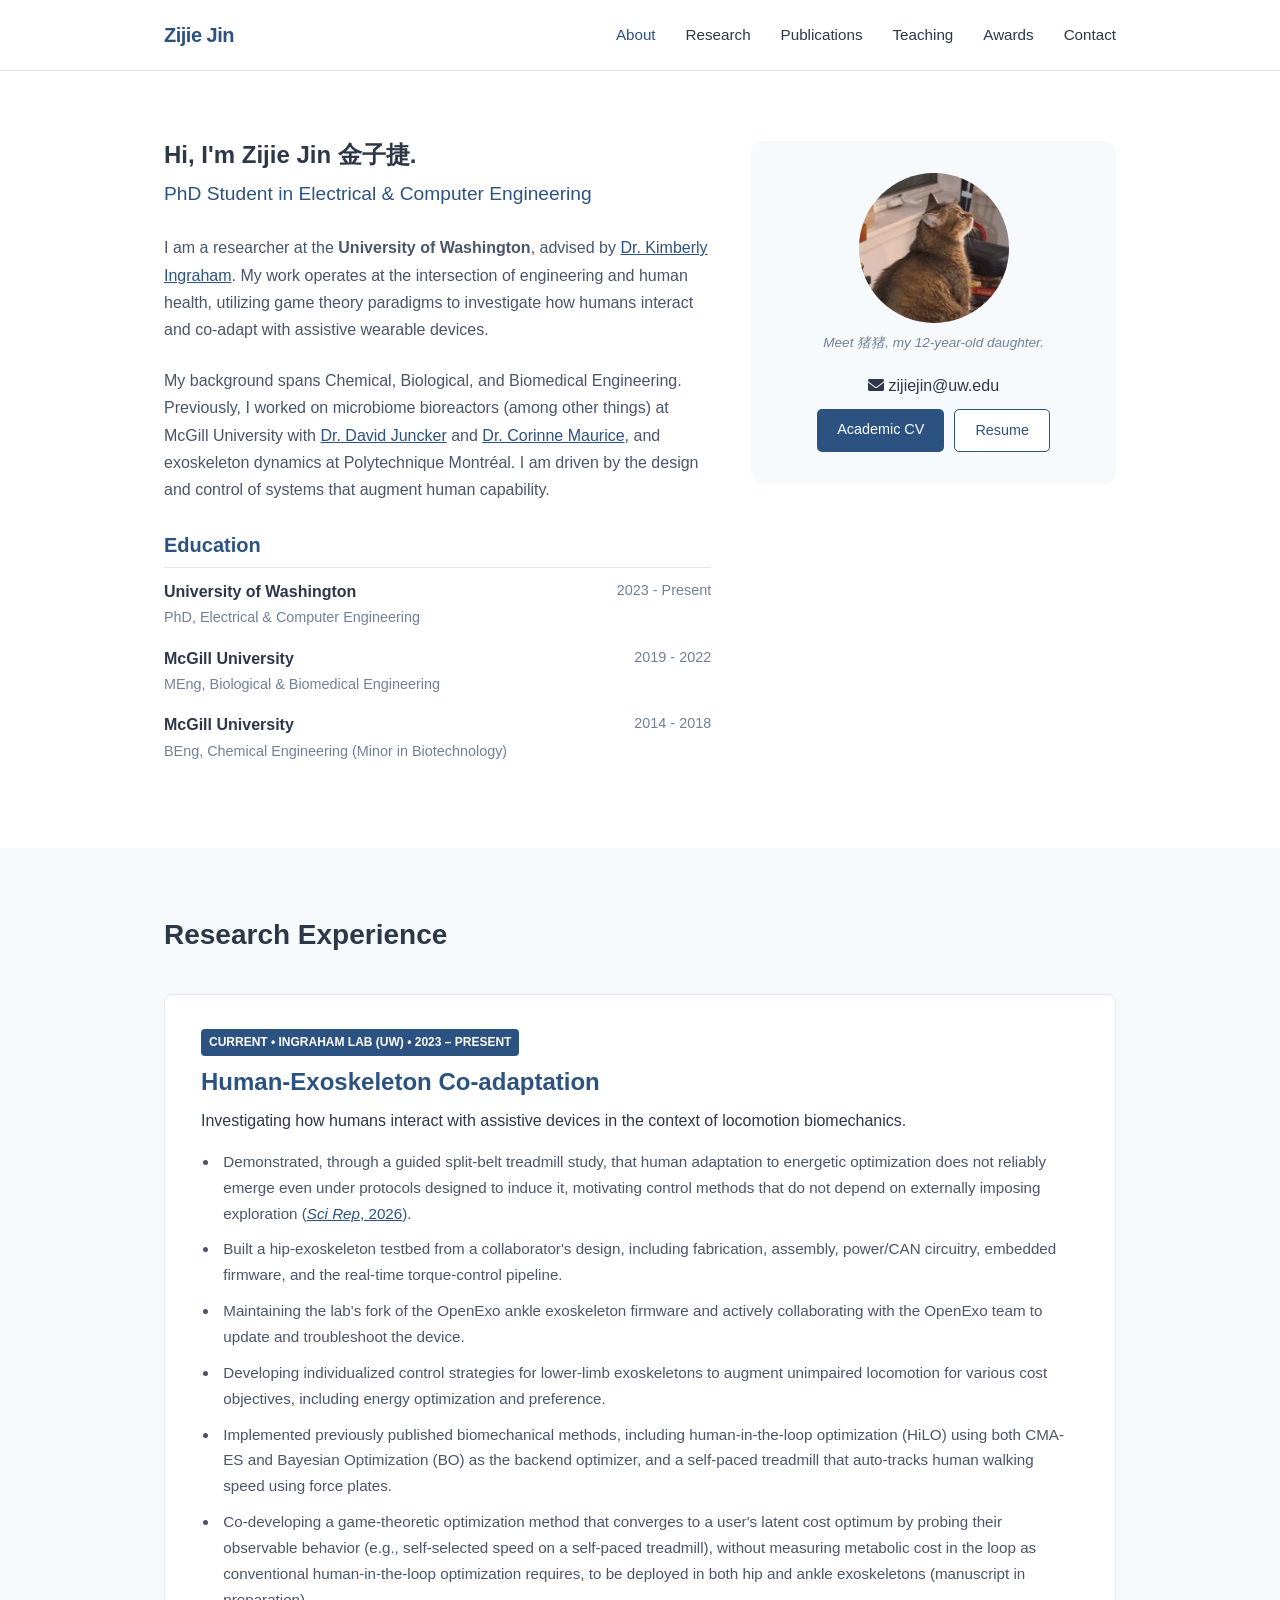
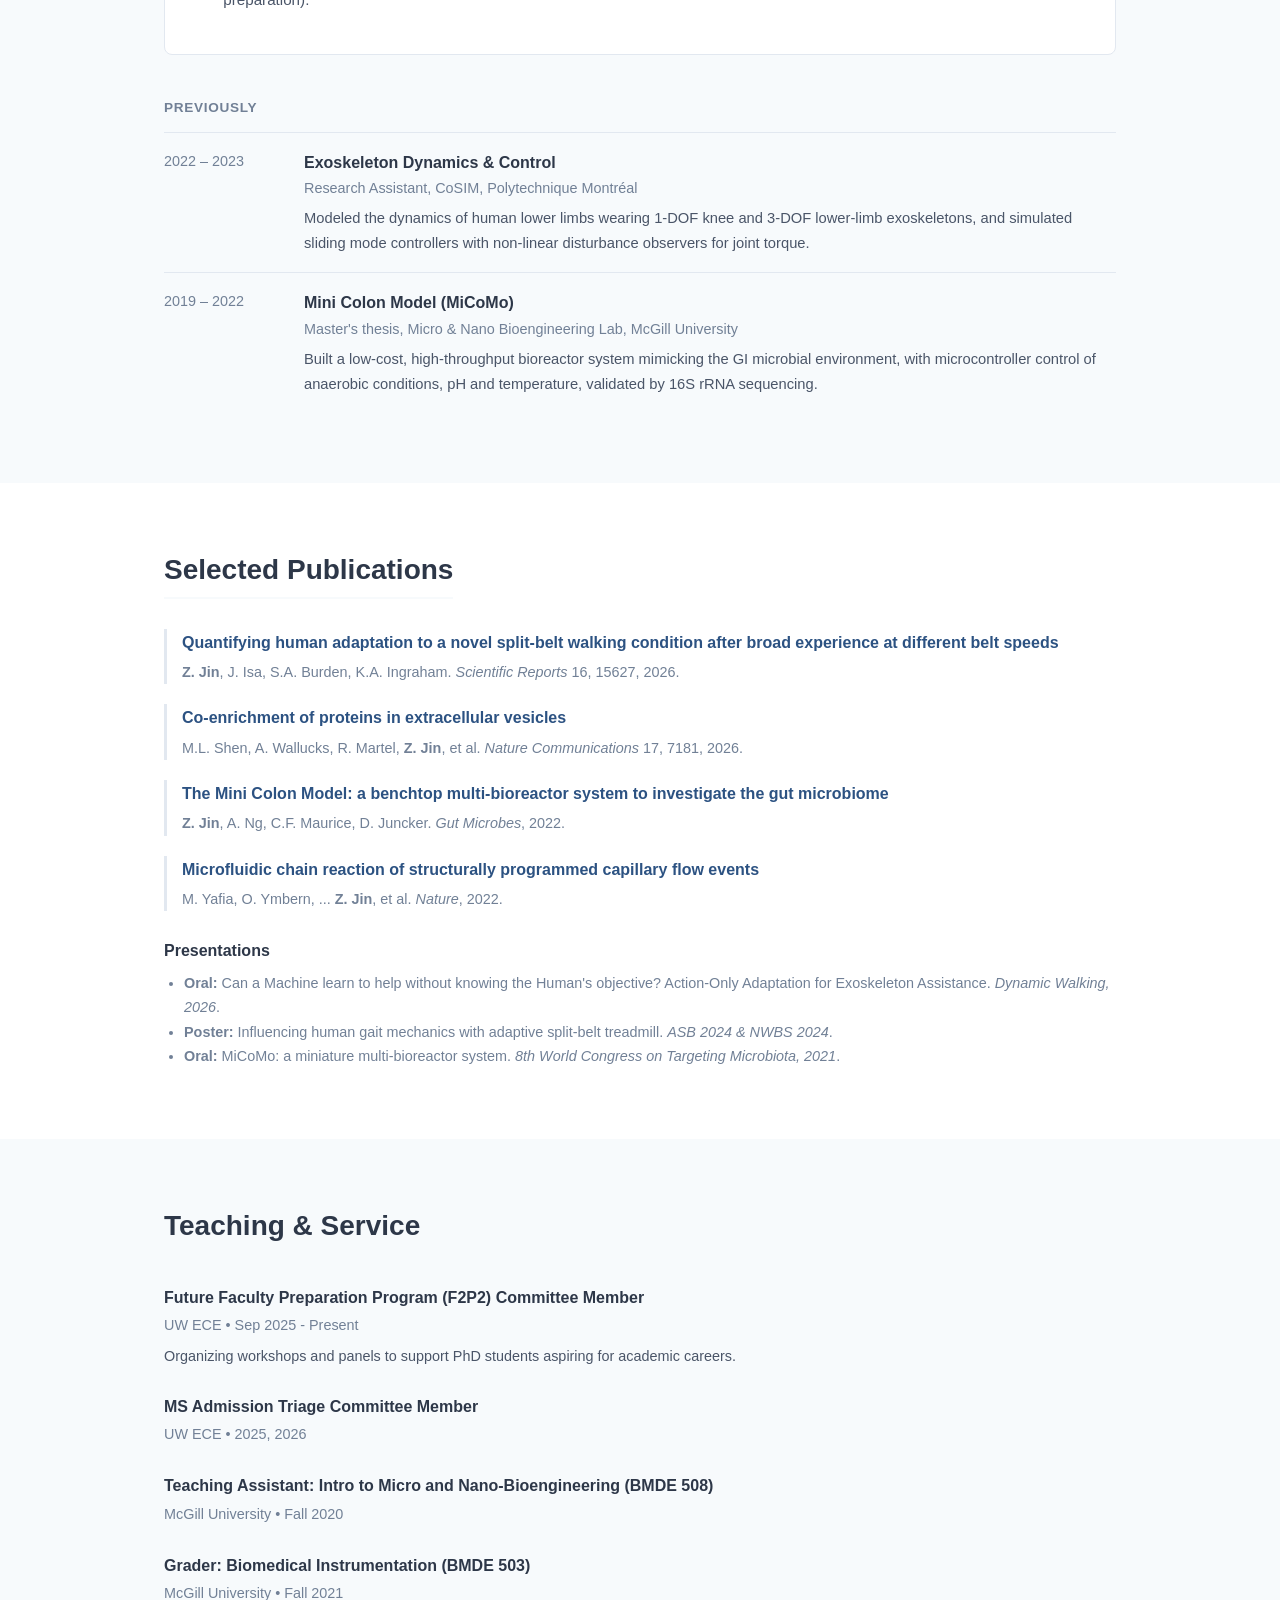
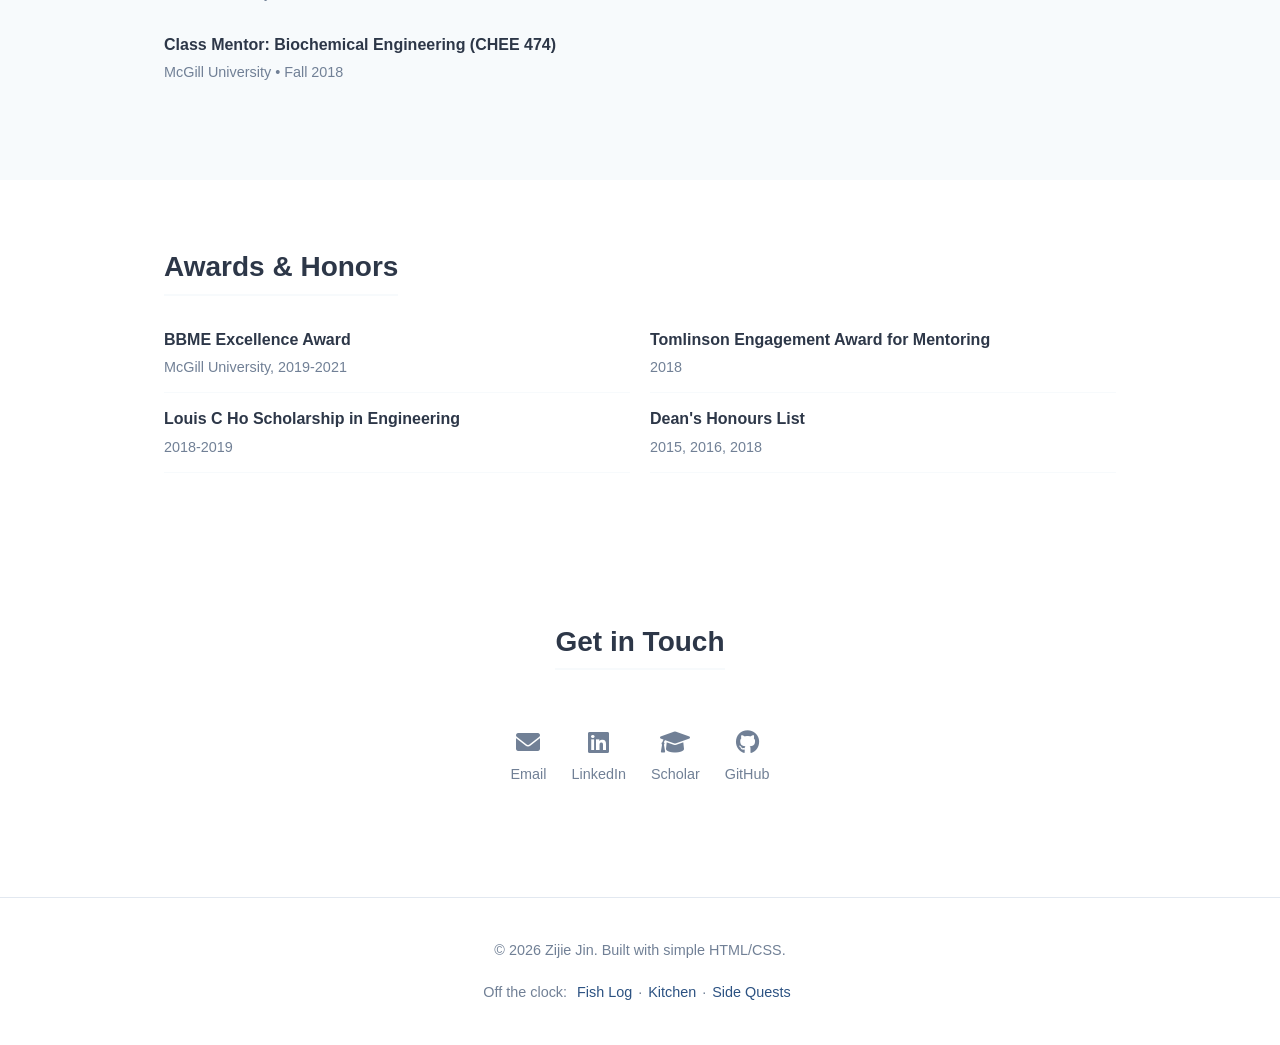
==== commit def92cf6: "Expand current research card with the full CV bullets Co-Authored-By: Claude Opus 5.5 <noreply@anthr" ====
--- a/index.html
+++ b/index.html
@@ -393,10 +393,10 @@
                         PhD Student in Electrical & Computer Engineering
                     </p>
                     <p>
-                        I am a researcher at the <strong>University of Washington</strong>, advised by <a href="https://kim-ingraham.com/" target="_blank" style="color:var(--primary-color)">Dr. Kimberly Ingraham</a>, and work in close collaboration with <a href="https://faculty.washington.edu/sburden/" target="_blank" style="color:var(--primary-color)">Dr. Sam Burden</a> and <a href="https://www.jasontisa.com/" target="_blank" style="color:var(--primary-color)">Jason Isa</a>. My work operates at the intersection of engineering and human health, utilizing game theory paradigms to investigate how humans interact and co-adapt with assistive wearable devices.
+                        I am a researcher at the <strong>University of Washington</strong>, advised by <a href="https://kim-ingraham.com/" target="_blank" style="color:var(--primary-color)">Dr. Kimberly Ingraham</a>. My work operates at the intersection of engineering and human health, utilizing game theory paradigms to investigate how humans interact and co-adapt with assistive wearable devices.
                     </p>
                     <p>
-                        My background spans Chemical, Biological, and Biomedical Engineering. Previously, I worked on microbiome bioreactors (among other things) at McGill University with <a href="https://junckerlab.org/" target="_blank" style="color:var(--primary-color)">Dr. David Juncker</a> and <a href="http://www.mauricelab.ca/" target="_blank" style="color:var(--primary-color)">Dr. Corinne Maurice</a>, and exoskeleton dynamics at Polytechnique Montréal with <a href="https://www.polymtl.ca/expertises/en/achiche-sofiane" target="_blank" style="color:var(--primary-color)">Dr. Sofiane Achiche</a>. I am driven by the design and control of systems that augment human capability.
+                        My background spans Chemical, Biological, and Biomedical Engineering. Previously, I worked on microbiome bioreactors (among other things) at McGill University with <a href="https://junckerlab.org/" target="_blank" style="color:var(--primary-color)">Dr. David Juncker</a> and <a href="http://www.mauricelab.ca/" target="_blank" style="color:var(--primary-color)">Dr. Corinne Maurice</a>, and exoskeleton dynamics at Polytechnique Montréal. I am driven by the design and control of systems that augment human capability.
                     </p>
                     
                     <h3 style="margin-top: 30px; border-bottom: 1px solid var(--border-color); padding-bottom: 10px;">Education</h3>
@@ -467,7 +467,7 @@
                     <div class="past-when">2022 – 2023</div>
                     <div>
                         <div class="past-title">Exoskeleton Dynamics & Control</div>
-                        <div class="past-where">Research Assistant, CoSIM, Polytechnique Montréal, with <a href="https://www.polymtl.ca/expertises/en/achiche-sofiane" target="_blank" style="color:var(--primary-color)">Dr. Sofiane Achiche</a></div>
+                        <div class="past-where">Research Assistant, CoSIM, Polytechnique Montréal</div>
                         <p>Modeled the dynamics of human lower limbs wearing 1-DOF knee and 3-DOF lower-limb exoskeletons, and simulated sliding mode controllers with non-linear disturbance observers for joint torque.</p>
                     </div>
                 </div>
@@ -475,7 +475,7 @@
                     <div class="past-when">2019 – 2022</div>
                     <div>
                         <div class="past-title">Mini Colon Model (MiCoMo)</div>
-                        <div class="past-where">Master's thesis, Micro & Nano Bioengineering Lab, McGill University, with <a href="https://junckerlab.org/" target="_blank" style="color:var(--primary-color)">Dr. David Juncker</a> and <a href="http://www.mauricelab.ca/" target="_blank" style="color:var(--primary-color)">Dr. Corinne Maurice</a></div>
+                        <div class="past-where">Master's thesis, Micro & Nano Bioengineering Lab, McGill University</div>
                         <p>Built a low-cost, high-throughput bioreactor system mimicking the GI microbial environment, with microcontroller control of anaerobic conditions, pH and temperature, validated by 16S rRNA sequencing.</p>
                     </div>
                 </div>
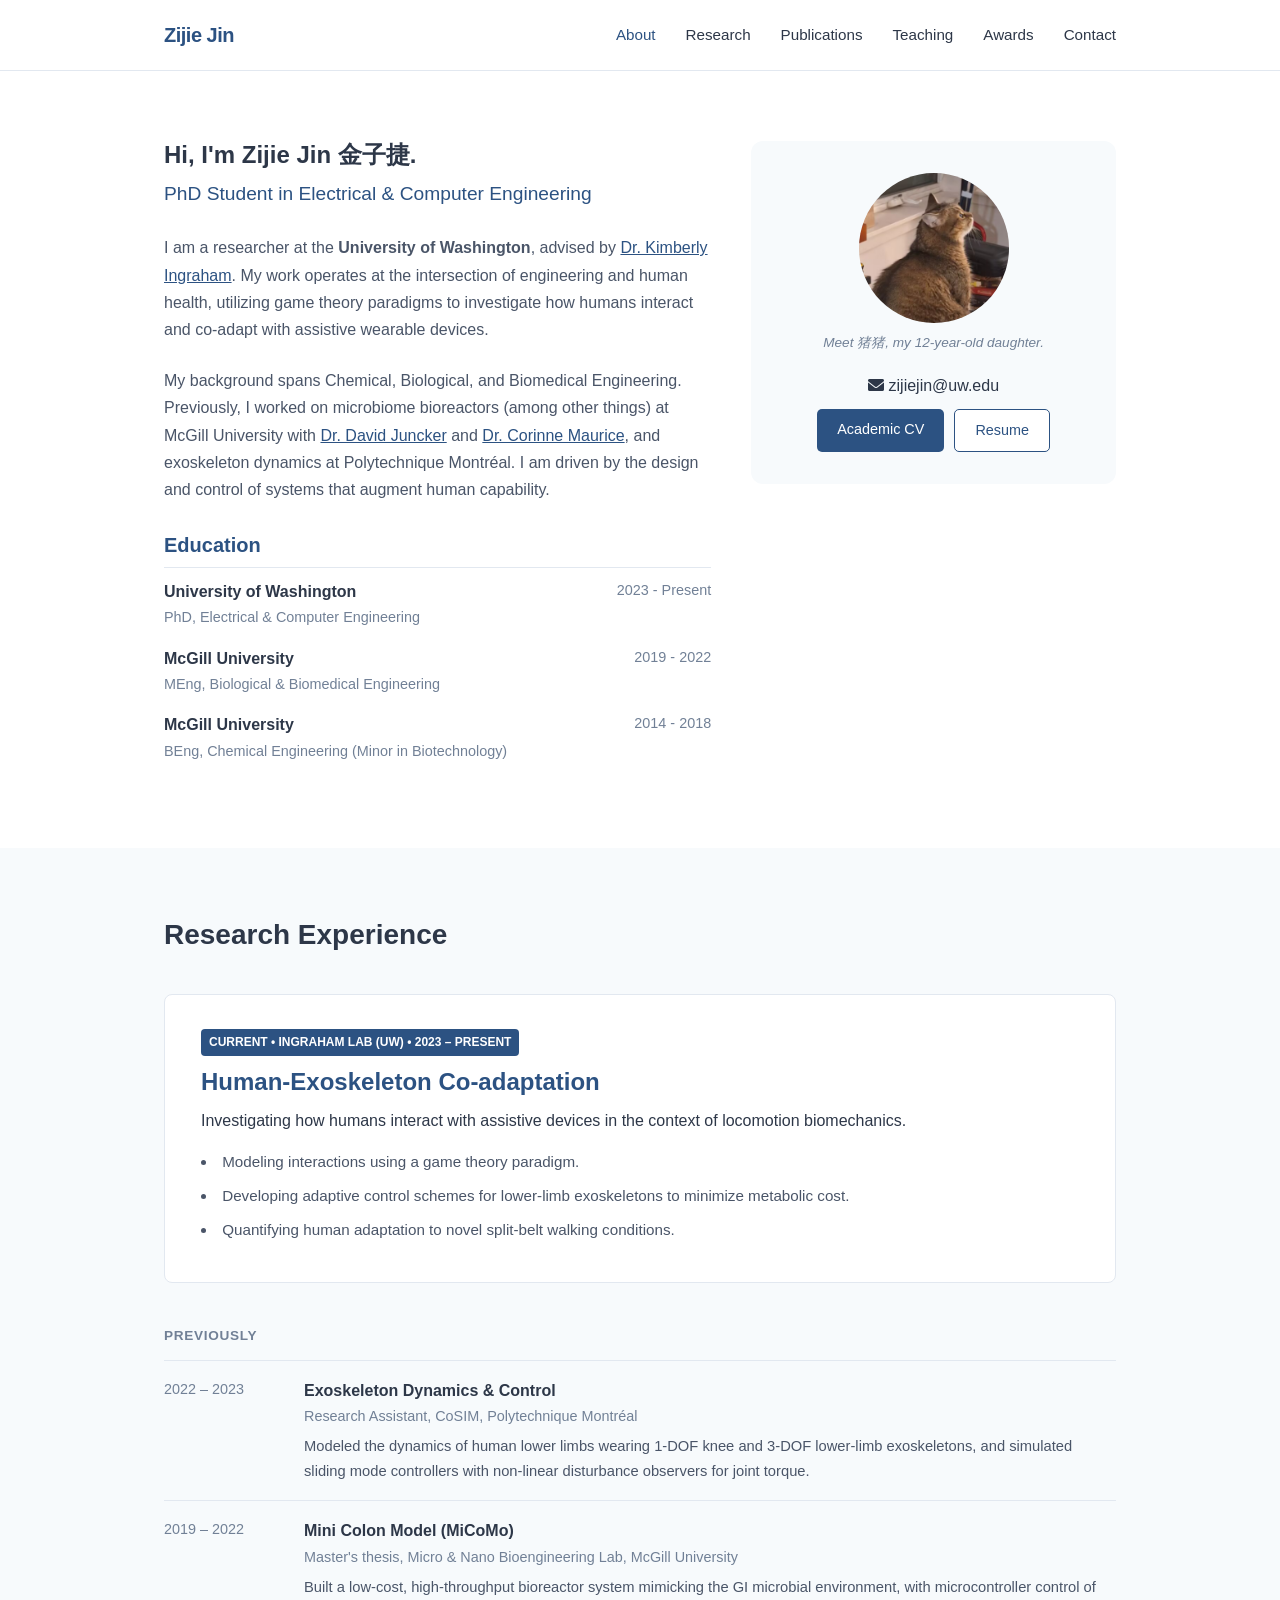
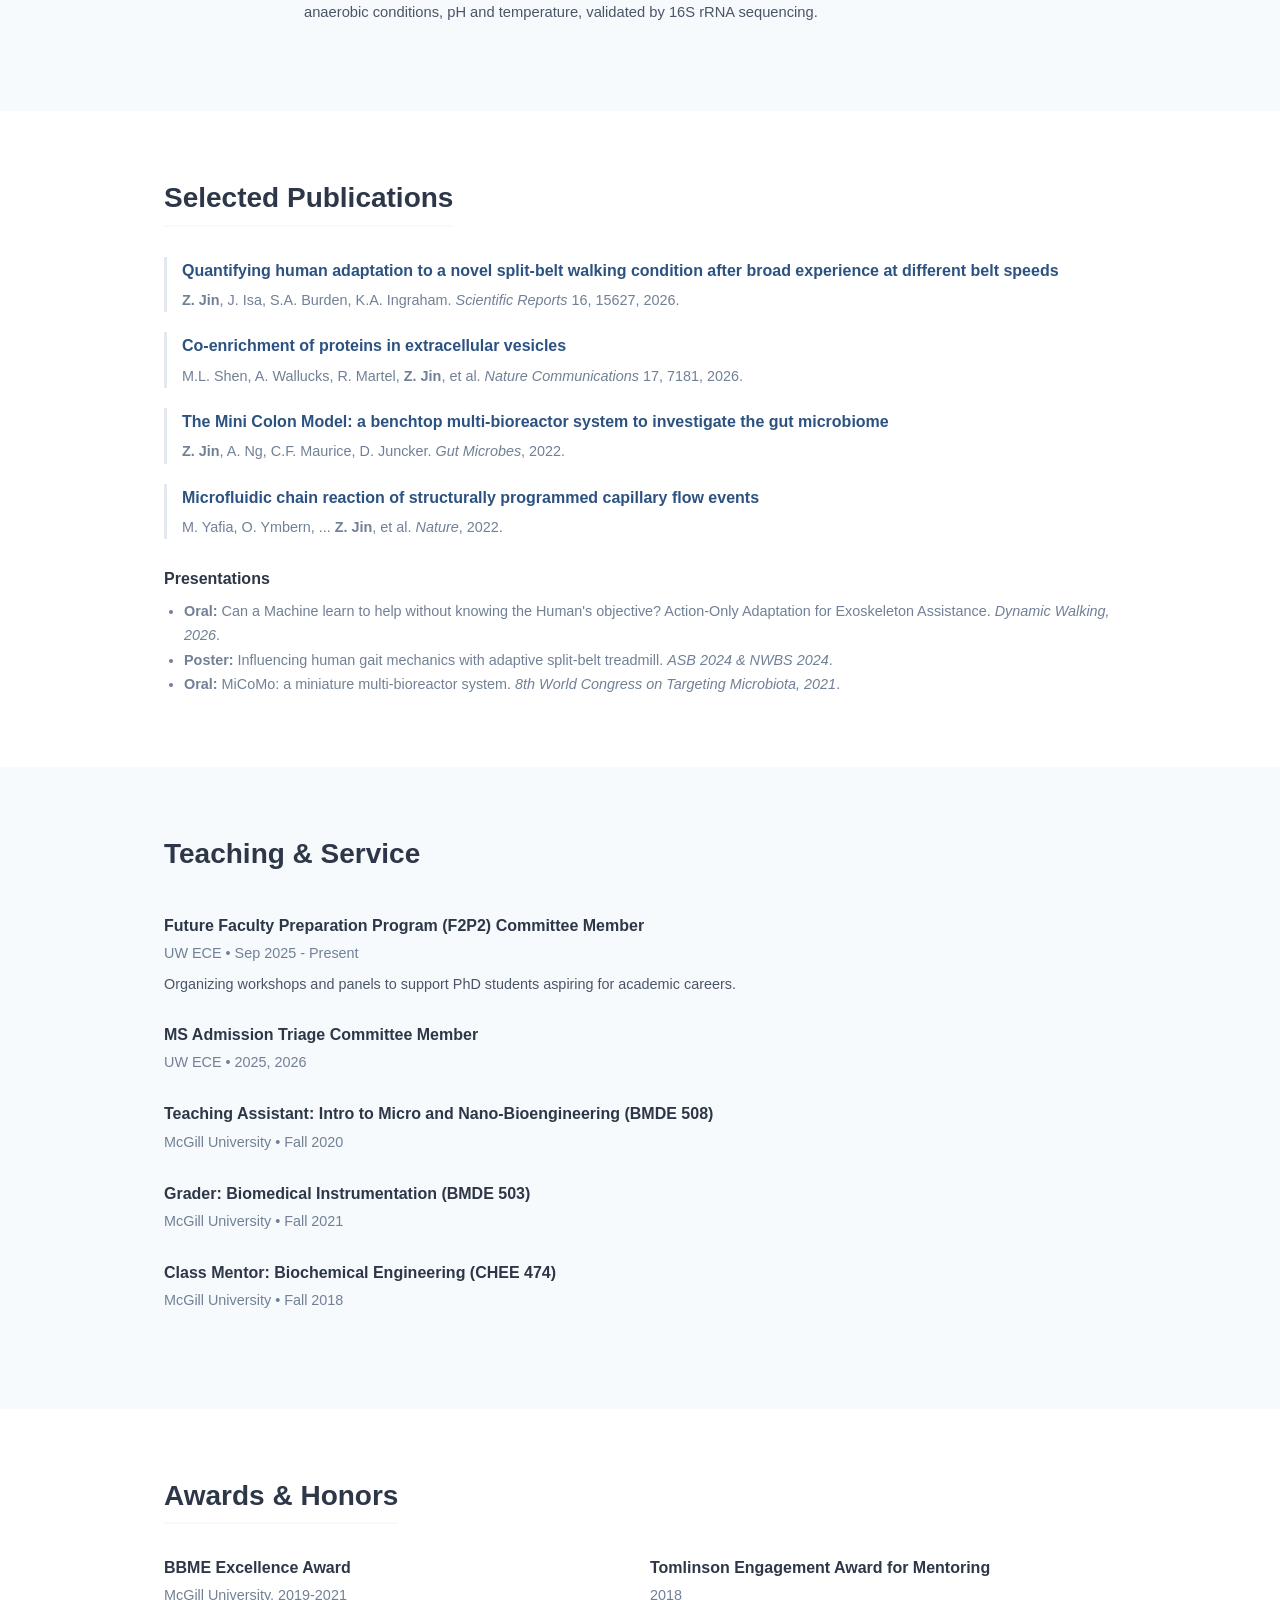
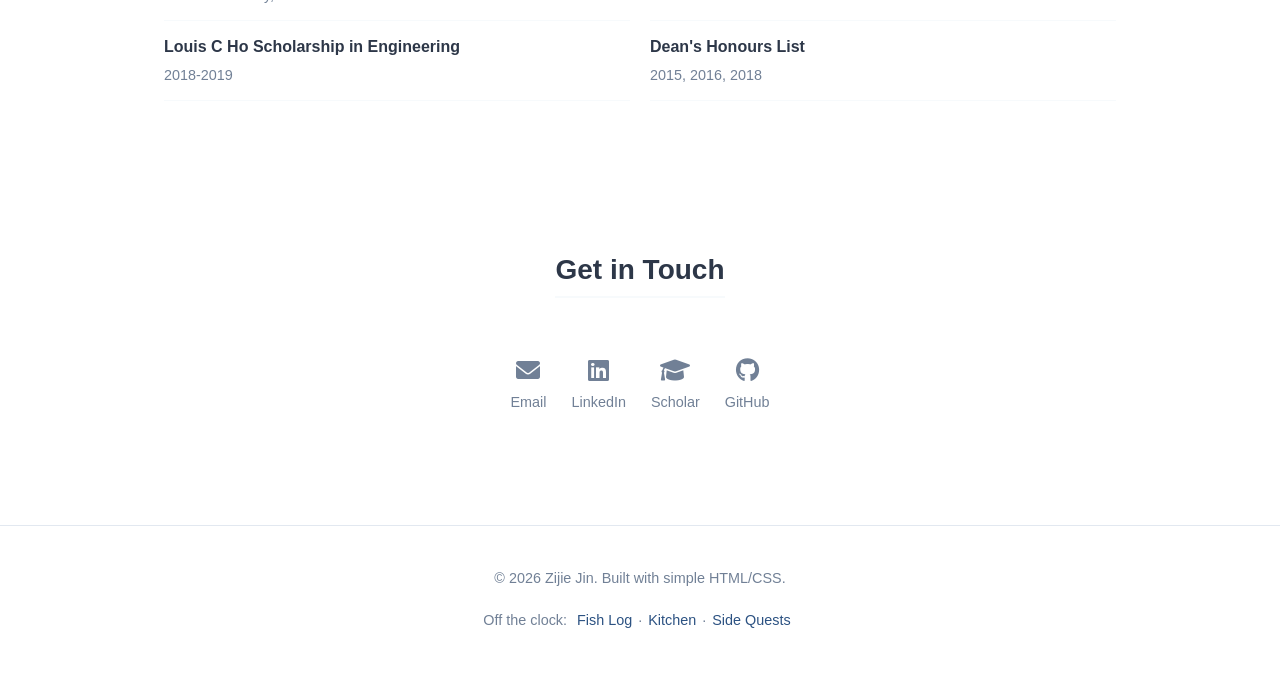
==== commit 9e346ad3: "Feature current research; collapse past roles into a compact 'Previously' list Co-Authored-By: Claud" ====
--- a/index.html
+++ b/index.html
@@ -233,14 +233,6 @@
         }
         .research-current h3 {
             font-size: 1.5rem;
-        }
-        .research-current ul {
-            list-style-position: outside;
-            padding-left: 1.2em;
-        }
-        .research-current li {
-            margin-bottom: 10px;
-            padding-left: 4px;
         }
         .role-current {
             background: var(--primary-color);
@@ -452,12 +444,9 @@
                 <h3>Human-Exoskeleton Co-adaptation</h3>
                 <p>Investigating how humans interact with assistive devices in the context of locomotion biomechanics.</p>
                 <ul>
-                    <li>Demonstrated, through a guided split-belt treadmill study, that human adaptation to energetic optimization does not reliably emerge even under protocols designed to induce it, motivating control methods that do not depend on externally imposing exploration (<a href="https://doi.org/10.1038/s41598-026-46937-5" target="_blank" style="color: var(--primary-color);"><em>Sci Rep</em>, 2026</a>).</li>
-                    <li>Built a hip-exoskeleton testbed from a collaborator's design, including fabrication, assembly, power/CAN circuitry, embedded firmware, and the real-time torque-control pipeline.</li>
-                    <li>Maintaining the lab's fork of the OpenExo ankle exoskeleton firmware and actively collaborating with the OpenExo team to update and troubleshoot the device.</li>
-                    <li>Developing individualized control strategies for lower-limb exoskeletons to augment unimpaired locomotion for various cost objectives, including energy optimization and preference.</li>
-                    <li>Implemented previously published biomechanical methods, including human-in-the-loop optimization (HiLO) using both CMA-ES and Bayesian Optimization (BO) as the backend optimizer, and a self-paced treadmill that auto-tracks human walking speed using force plates.</li>
-                    <li>Co-developing a game-theoretic optimization method that converges to a user's latent cost optimum by probing their observable behavior (e.g., self-selected speed on a self-paced treadmill), without measuring metabolic cost in the loop as conventional human-in-the-loop optimization requires, to be deployed in both hip and ankle exoskeletons (manuscript in preparation).</li>
+                    <li>Modeling interactions using a game theory paradigm.</li>
+                    <li>Developing adaptive control schemes for lower-limb exoskeletons to minimize metabolic cost.</li>
+                    <li>Quantifying human adaptation to novel split-belt walking conditions.</li>
                 </ul>
             </div>
 
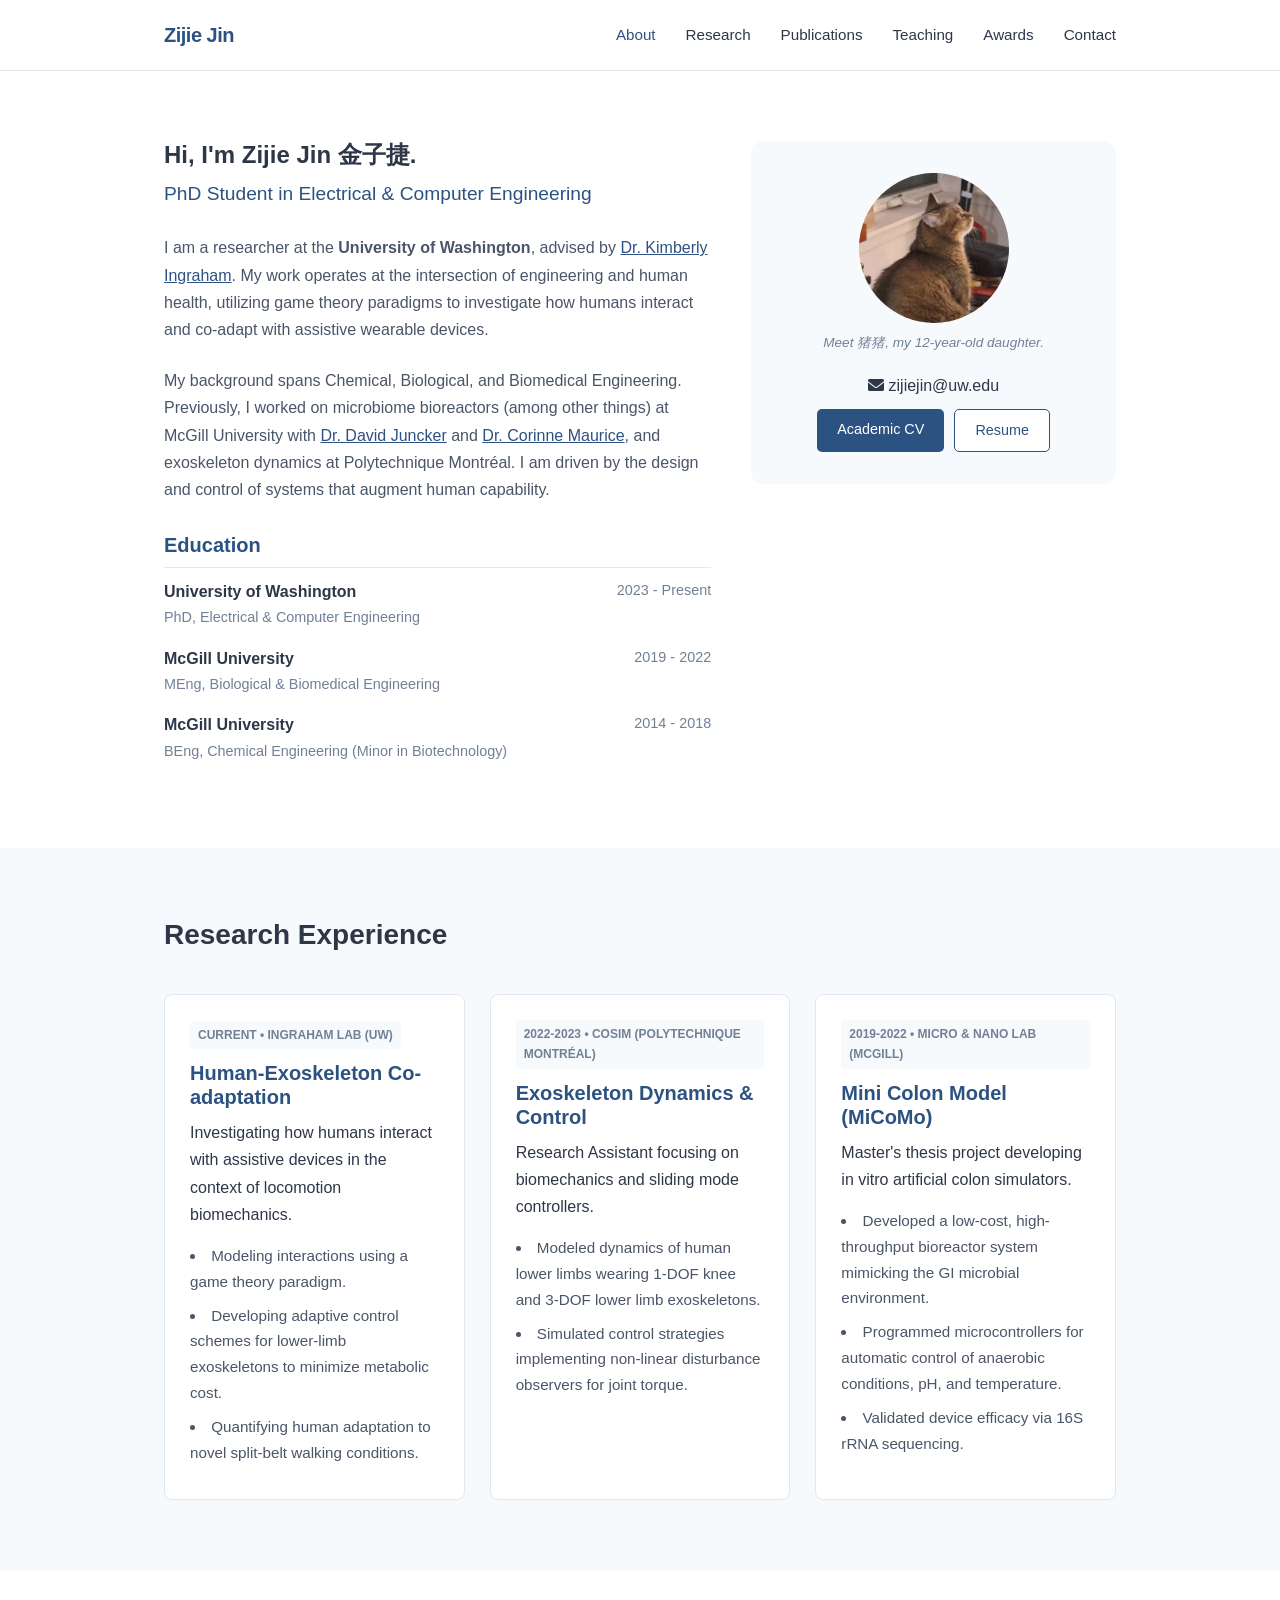
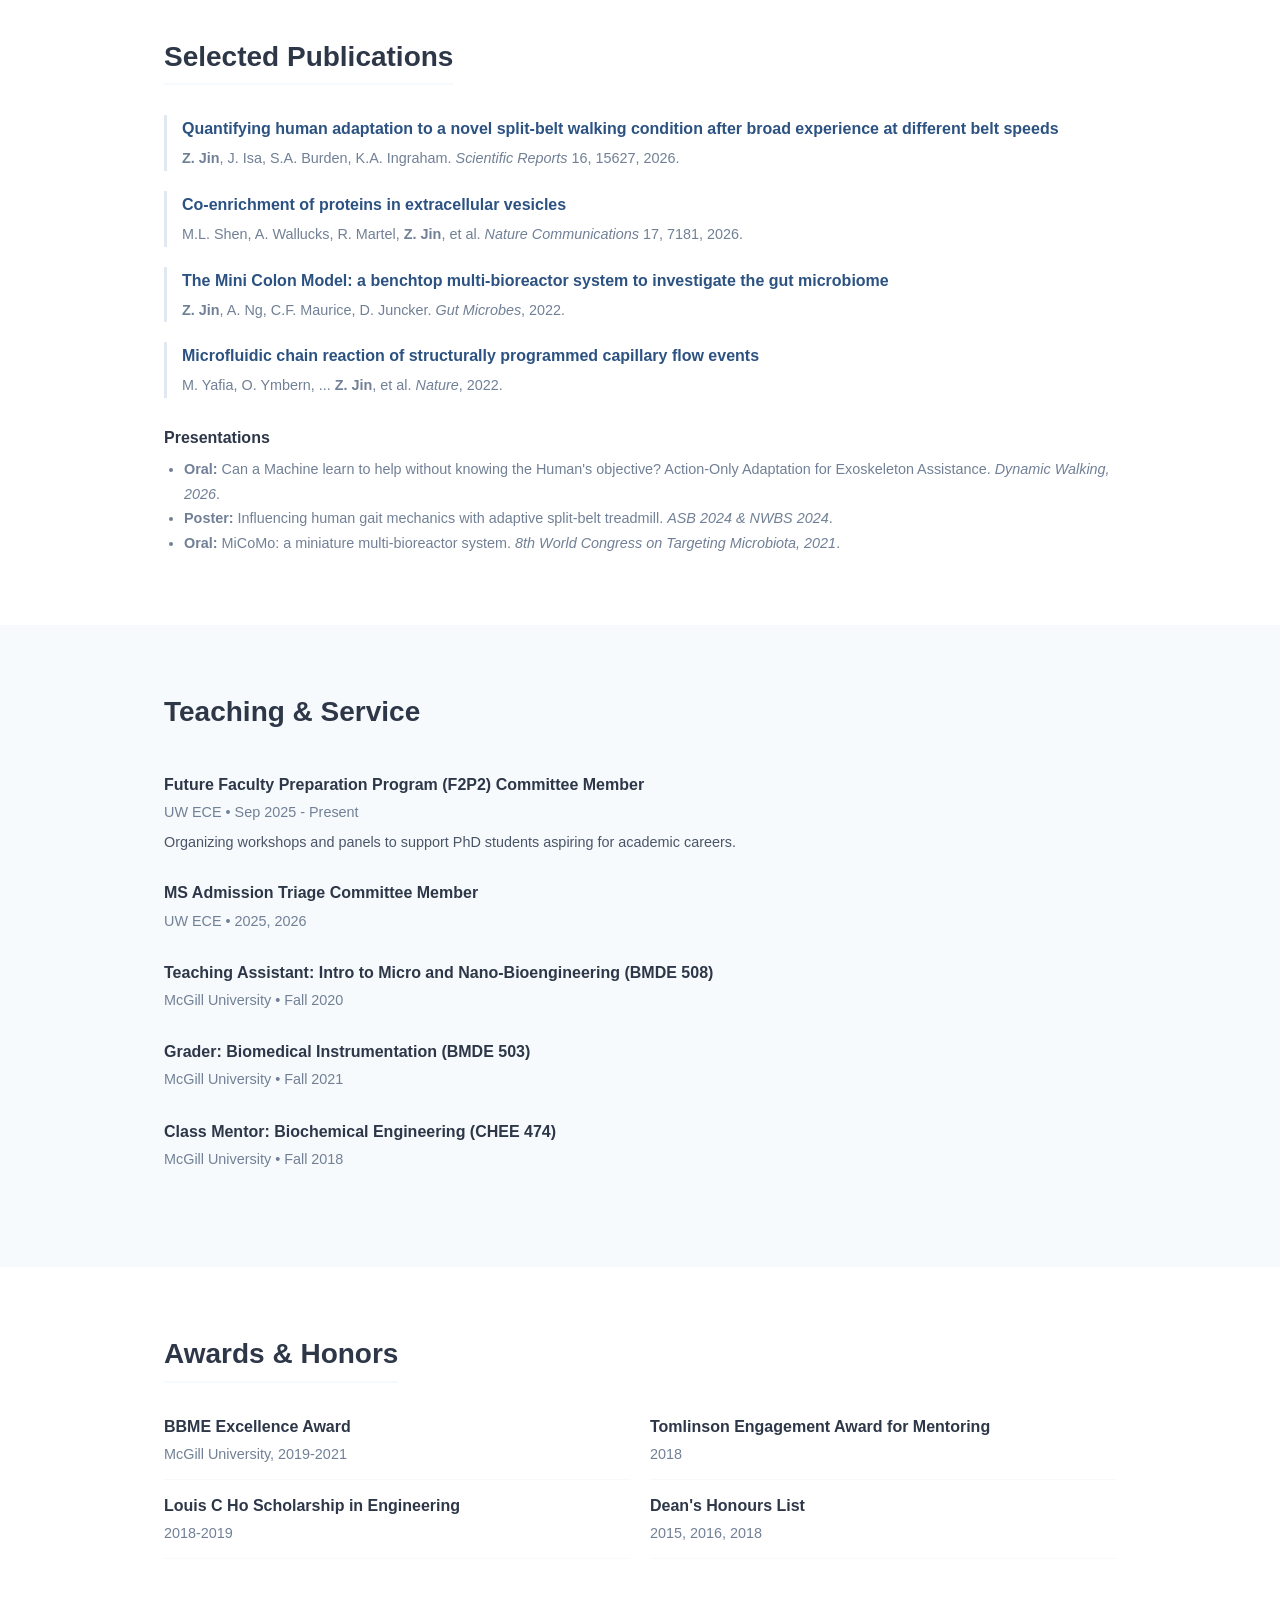
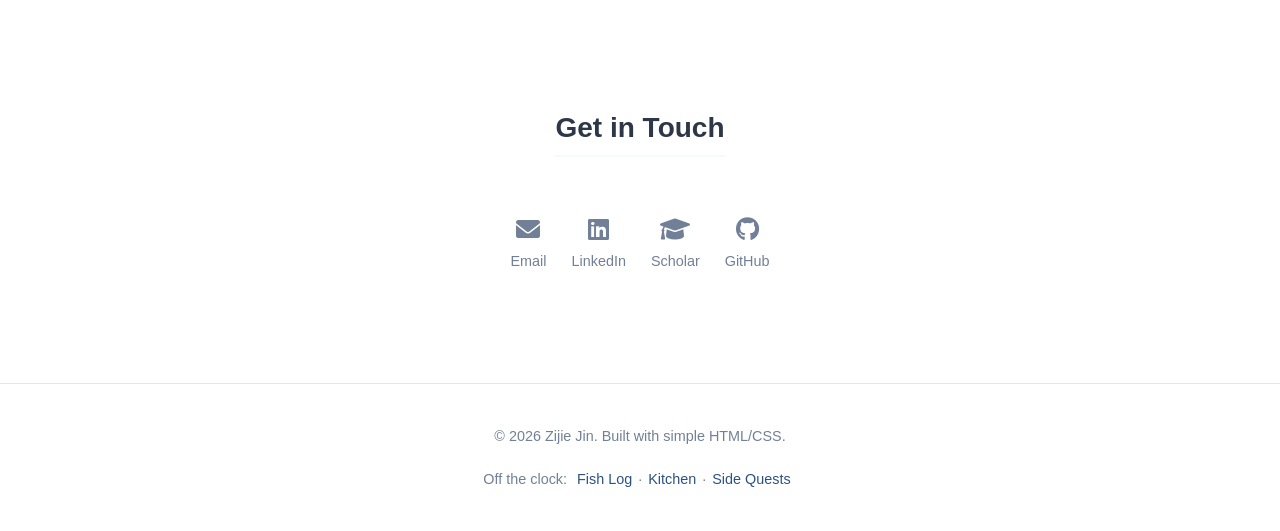
==== commit 4491aee1: "Reword 猪猪 caption Co-Authored-By: Claude Opus 5.5 <noreply@anthropic.com> Claude-Session: https://cl" ====
--- a/index.html
+++ b/index.html
@@ -225,57 +225,6 @@
         
         .research-card li {
             margin-bottom: 8px;
-        }
-
-        /* Current project: full width, more weight */
-        .research-current {
-            padding: 32px 36px;
-        }
-        .research-current h3 {
-            font-size: 1.5rem;
-        }
-        .role-current {
-            background: var(--primary-color);
-            color: #fff;
-            line-height: 1.6;
-        }
-
-        /* Past projects: compact, quieter timeline */
-        .previously {
-            margin: 45px 0 15px;
-            font-size: 0.85rem;
-            font-weight: 600;
-            text-transform: uppercase;
-            letter-spacing: 0.05em;
-            color: var(--text-light);
-        }
-        .past-item {
-            display: grid;
-            grid-template-columns: 120px 1fr;
-            gap: 20px;
-            padding: 16px 0;
-            border-top: 1px solid var(--border-color);
-        }
-        .past-when {
-            color: var(--text-light);
-            font-size: 0.9rem;
-            white-space: nowrap;
-        }
-        .past-title {
-            font-weight: 600;
-        }
-        .past-where {
-            color: var(--text-light);
-            font-size: 0.9rem;
-            margin-bottom: 6px;
-        }
-        .past-item p {
-            color: #4a5568;
-            font-size: 0.92rem;
-        }
-        @media (max-width: 600px) {
-            .past-item { grid-template-columns: 1fr; gap: 4px; }
-            .research-current { padding: 24px 20px; }
         }
 
         /* Teaching & Awards Lists */
@@ -439,34 +388,37 @@
     <section id="research" style="background-color: var(--light-gray);">
         <div class="container">
             <h2>Research Experience</h2>
-            <div class="research-card research-current">
-                <span class="role-tag role-current">Current • Ingraham Lab (UW) • 2023 – Present</span>
-                <h3>Human-Exoskeleton Co-adaptation</h3>
-                <p>Investigating how humans interact with assistive devices in the context of locomotion biomechanics.</p>
-                <ul>
-                    <li>Modeling interactions using a game theory paradigm.</li>
-                    <li>Developing adaptive control schemes for lower-limb exoskeletons to minimize metabolic cost.</li>
-                    <li>Quantifying human adaptation to novel split-belt walking conditions.</li>
-                </ul>
-            </div>
-
-            <h4 class="previously">Previously</h4>
-            <div class="past-list">
-                <div class="past-item">
-                    <div class="past-when">2022 – 2023</div>
-                    <div>
-                        <div class="past-title">Exoskeleton Dynamics & Control</div>
-                        <div class="past-where">Research Assistant, CoSIM, Polytechnique Montréal</div>
-                        <p>Modeled the dynamics of human lower limbs wearing 1-DOF knee and 3-DOF lower-limb exoskeletons, and simulated sliding mode controllers with non-linear disturbance observers for joint torque.</p>
-                    </div>
-                </div>
-                <div class="past-item">
-                    <div class="past-when">2019 – 2022</div>
-                    <div>
-                        <div class="past-title">Mini Colon Model (MiCoMo)</div>
-                        <div class="past-where">Master's thesis, Micro & Nano Bioengineering Lab, McGill University</div>
-                        <p>Built a low-cost, high-throughput bioreactor system mimicking the GI microbial environment, with microcontroller control of anaerobic conditions, pH and temperature, validated by 16S rRNA sequencing.</p>
-                    </div>
+            <div class="research-grid">
+                <div class="research-card">
+                    <span class="role-tag">Current • Ingraham Lab (UW)</span>
+                    <h3>Human-Exoskeleton Co-adaptation</h3>
+                    <p>Investigating how humans interact with assistive devices in the context of locomotion biomechanics.</p>
+                    <ul>
+                        <li>Modeling interactions using a game theory paradigm.</li>
+                        <li>Developing adaptive control schemes for lower-limb exoskeletons to minimize metabolic cost.</li>
+                        <li>Quantifying human adaptation to novel split-belt walking conditions.</li>
+                    </ul>
+                </div>
+
+                <div class="research-card">
+                    <span class="role-tag">2022-2023 • CoSIM (Polytechnique Montréal)</span>
+                    <h3>Exoskeleton Dynamics & Control</h3>
+                    <p>Research Assistant focusing on biomechanics and sliding mode controllers.</p>
+                    <ul>
+                        <li>Modeled dynamics of human lower limbs wearing 1-DOF knee and 3-DOF lower limb exoskeletons.</li>
+                        <li>Simulated control strategies implementing non-linear disturbance observers for joint torque.</li>
+                    </ul>
+                </div>
+
+                <div class="research-card">
+                    <span class="role-tag">2019-2022 • Micro & Nano Lab (McGill)</span>
+                    <h3>Mini Colon Model (MiCoMo)</h3>
+                    <p>Master's thesis project developing in vitro artificial colon simulators.</p>
+                    <ul>
+                        <li>Developed a low-cost, high-throughput bioreactor system mimicking the GI microbial environment.</li>
+                        <li>Programmed microcontrollers for automatic control of anaerobic conditions, pH, and temperature.</li>
+                        <li>Validated device efficacy via 16S rRNA sequencing.</li>
+                    </ul>
                 </div>
             </div>
         </div>
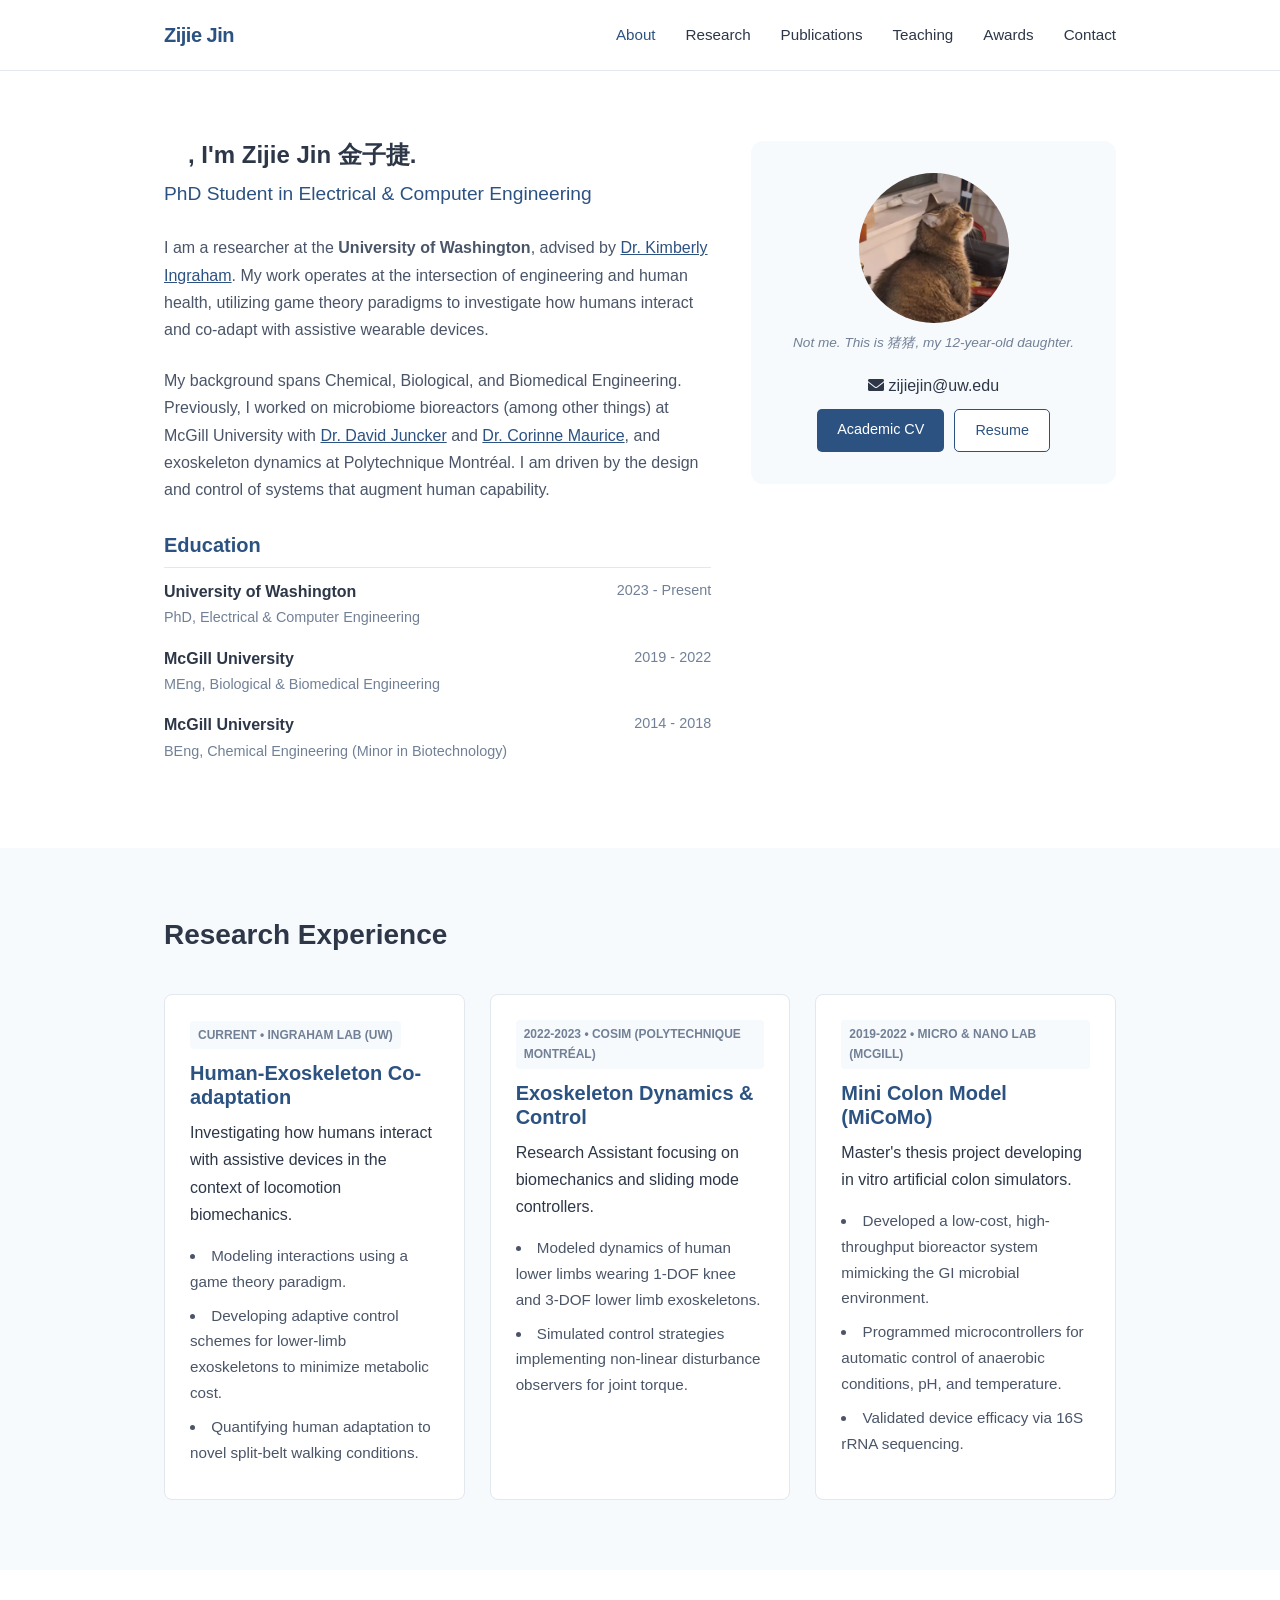
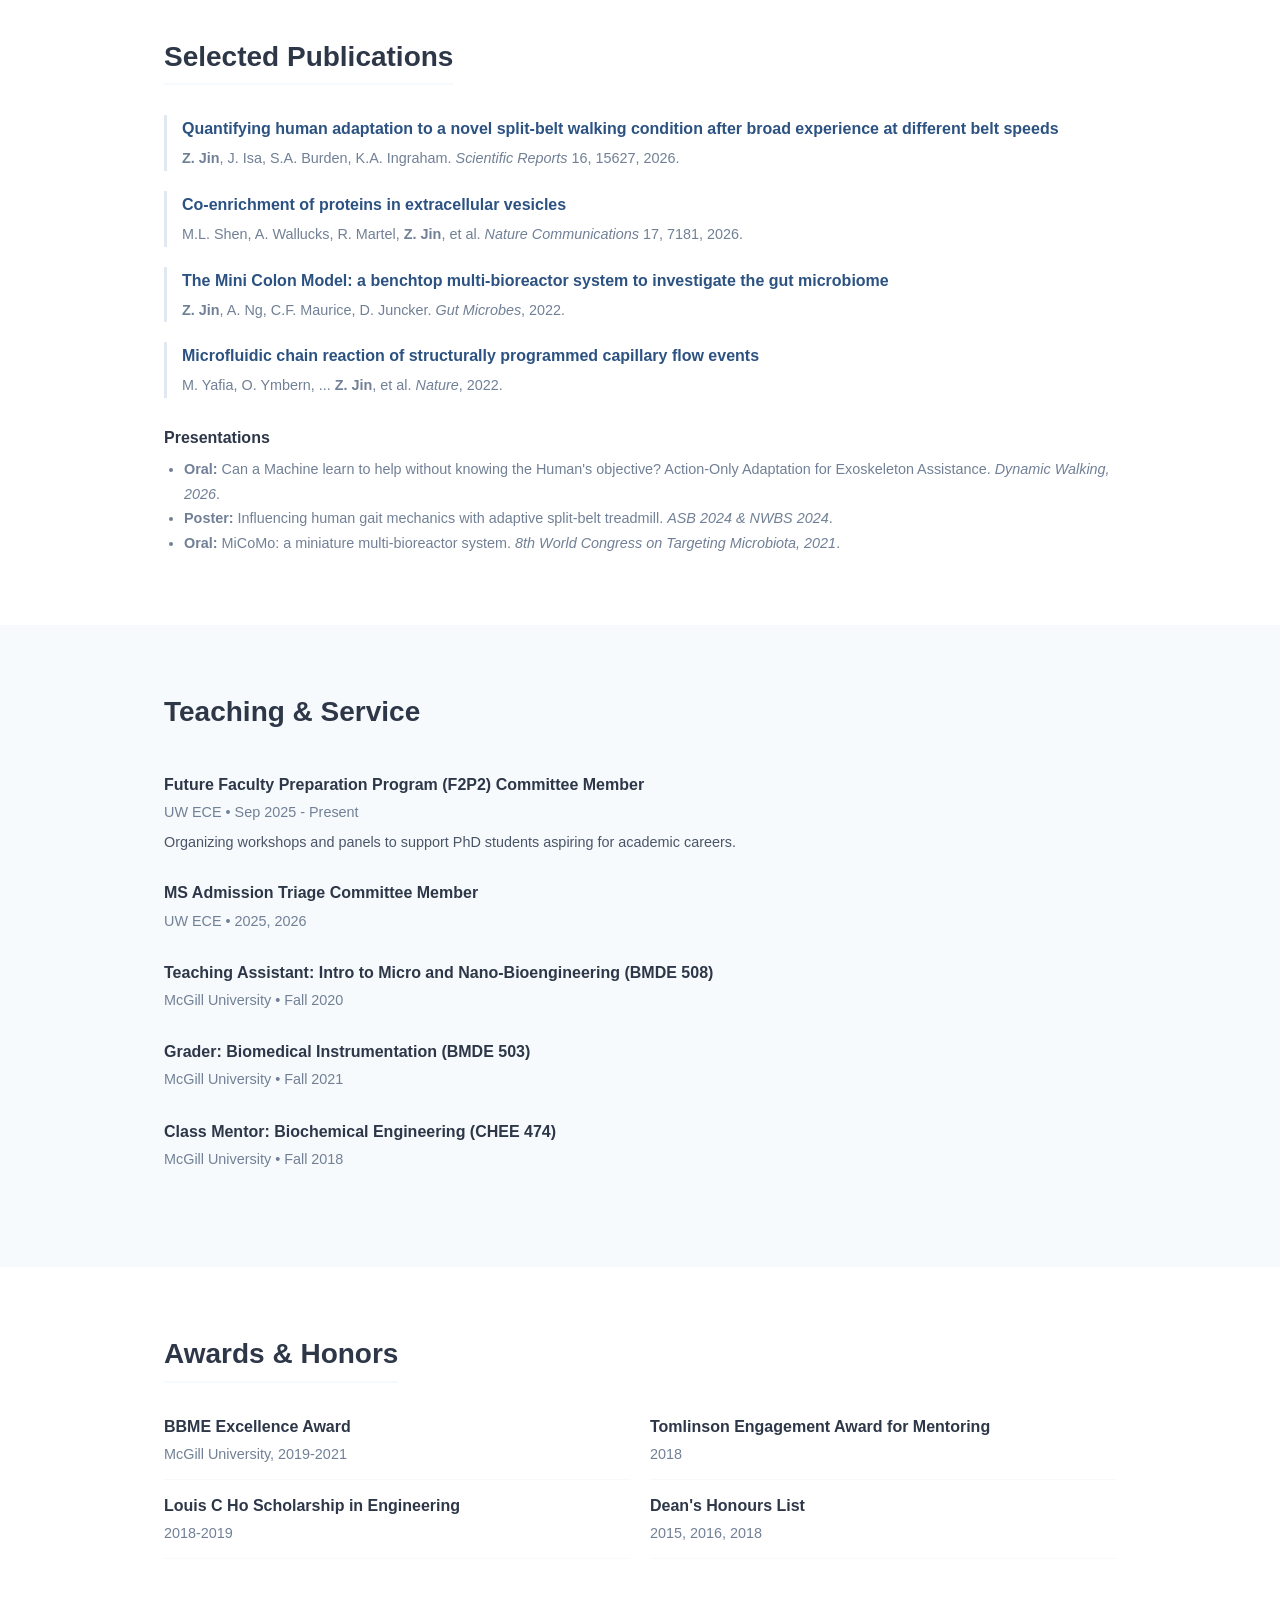
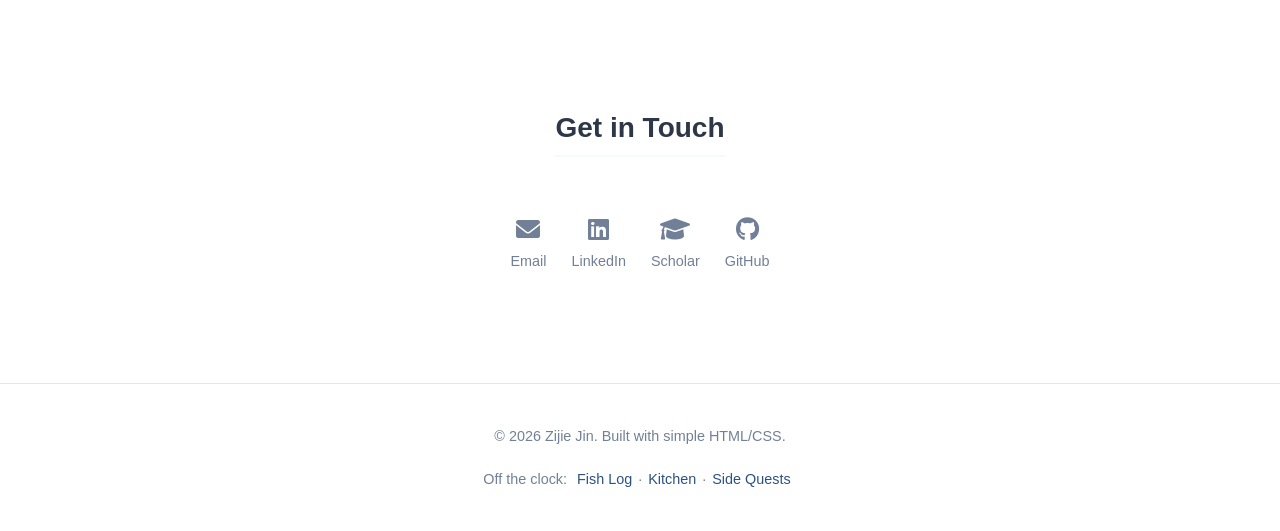
==== commit cdd0ab77: "Add trilingual greeting, 猪猪 caption, and draft Fish Log / Kitchen / Side Quests pages - Greeting rot" ====
--- a/index.html
+++ b/index.html
@@ -368,7 +368,7 @@
 
                 <div class="profile-card">
                     <img src="zhuzhu.png" alt="猪猪, Zijie's cat" style="width: 150px; height: 150px; border-radius: 50%; object-fit: cover; margin: 0 auto 8px; display: block;">
-                    <p class="pet-caption">Meet 猪猪, my 12-year-old daughter.</p>
+                    <p class="pet-caption">Not me. This is 猪猪, my 12-year-old daughter.</p>
                     <a href="mailto:zijiejin@uw.edu" style="display: block; color: var(--text-color); text-decoration: none; margin-bottom: 10px;">
                         <i class="fas fa-envelope"></i> zijiejin@uw.edu
                     </a>
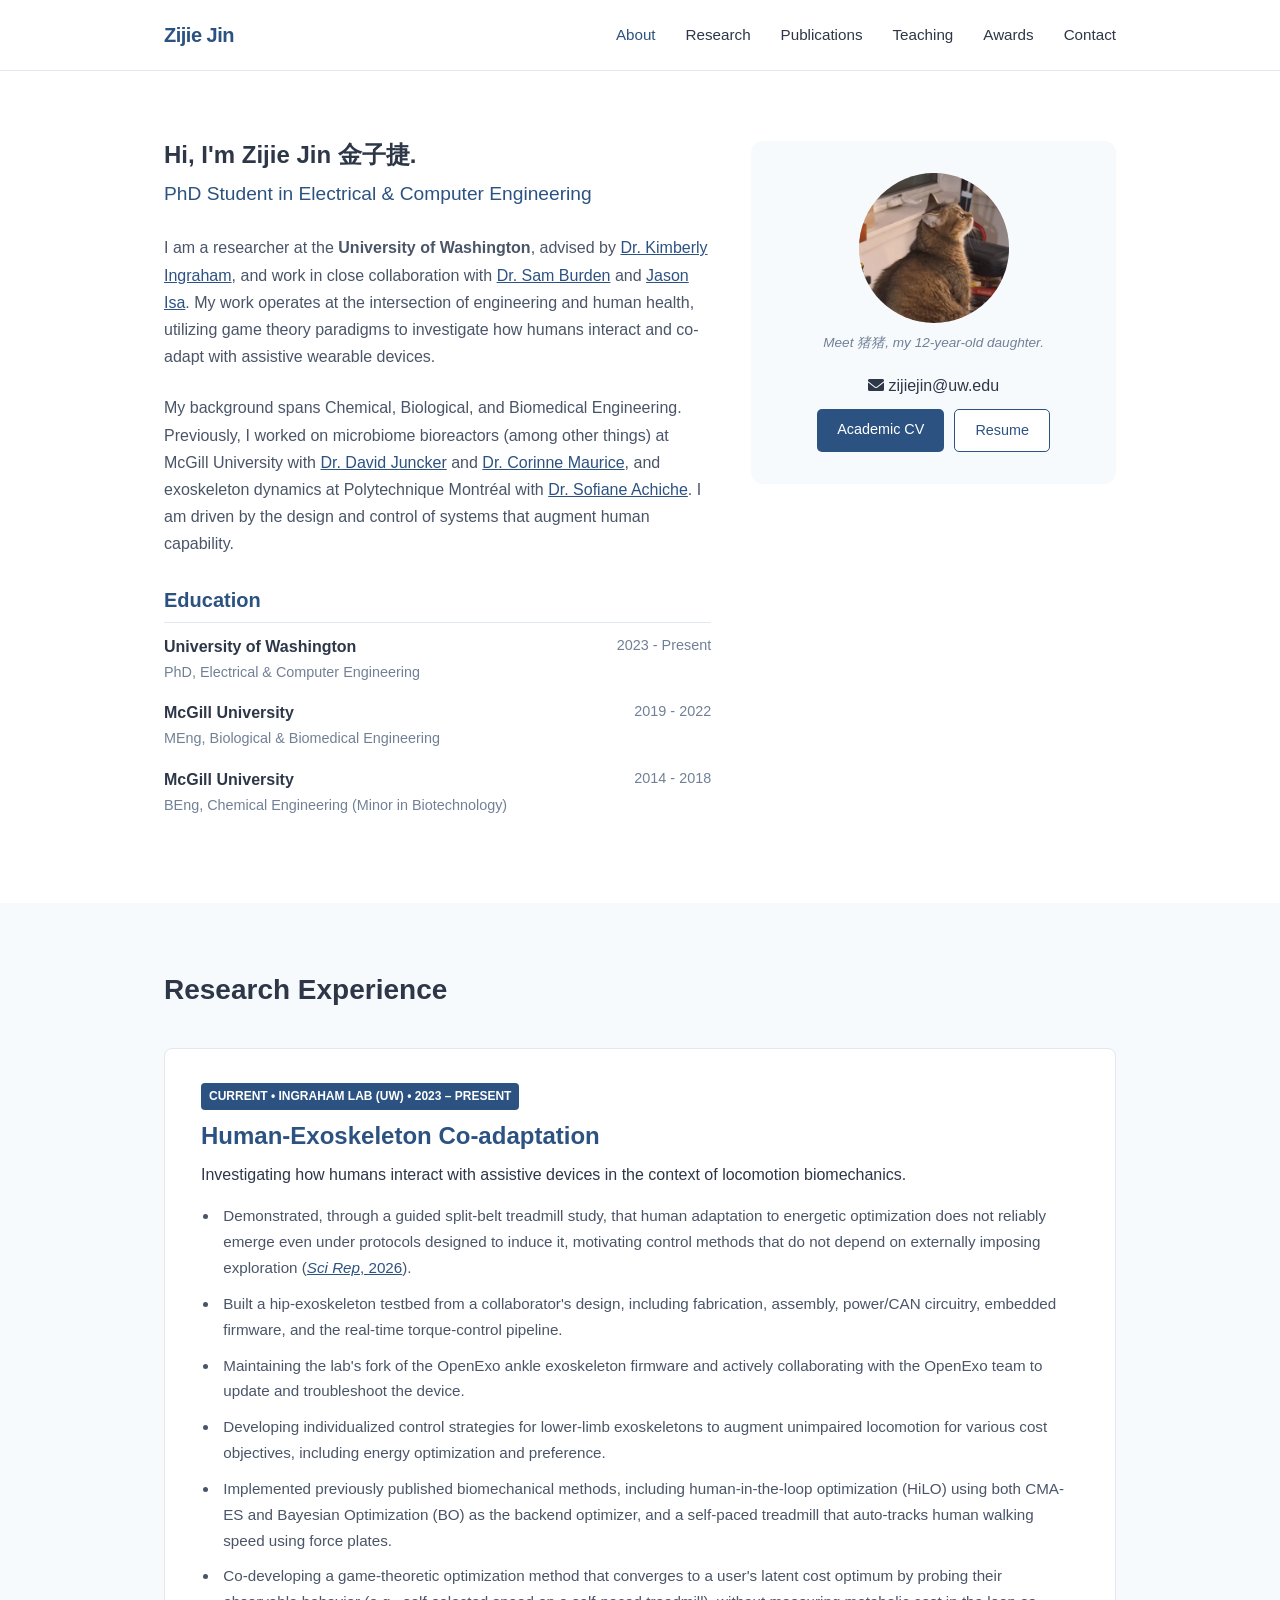
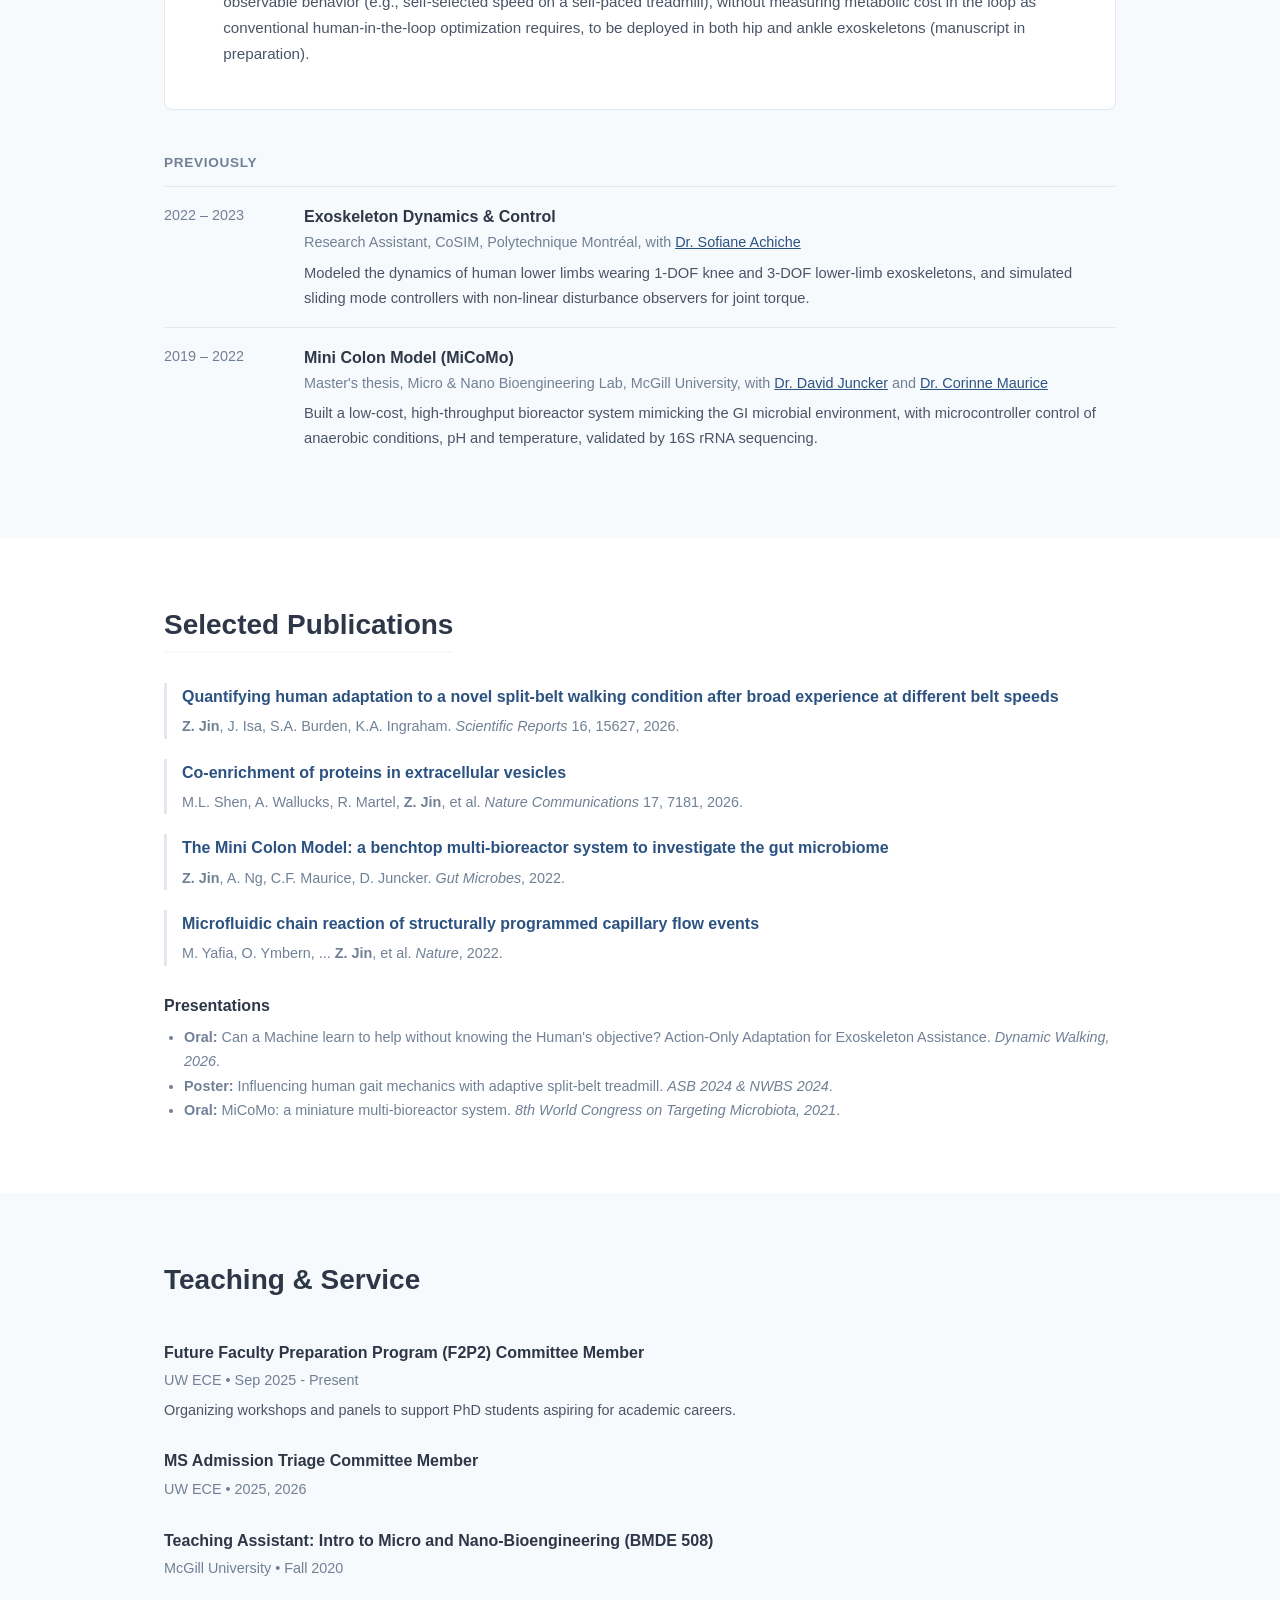
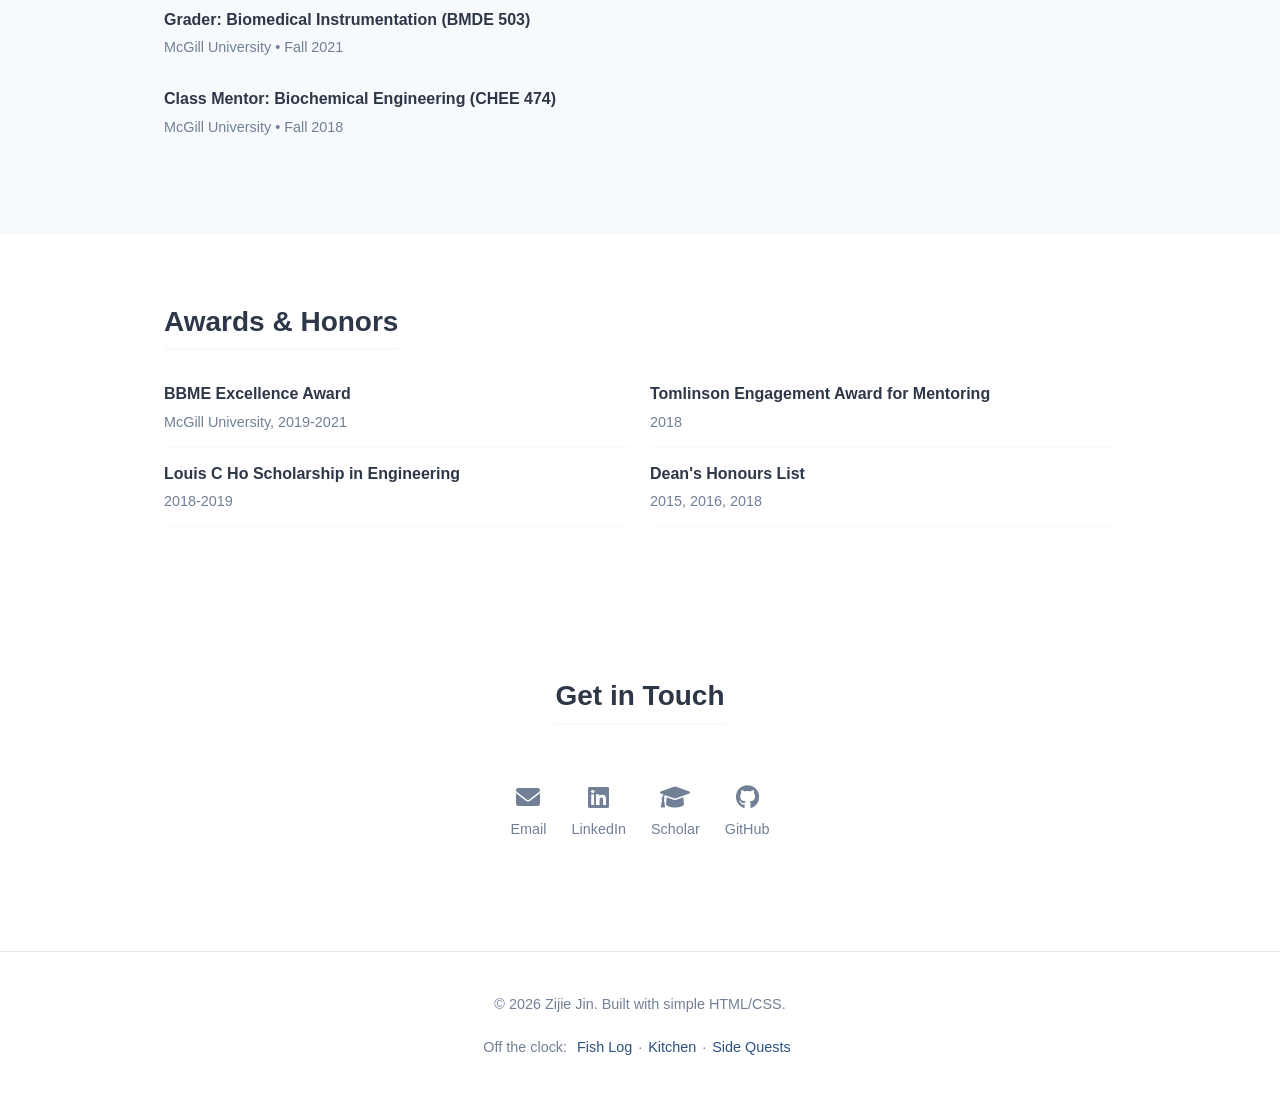
==== commit 9f27fd2a: "Merge pull request #4 from focussash/update-cv-2026 Update CV/resume, research section, and add Fish" ====
--- a/index.html
+++ b/index.html
@@ -227,6 +227,65 @@
             margin-bottom: 8px;
         }
 
+        /* Current project: full width, more weight */
+        .research-current {
+            padding: 32px 36px;
+        }
+        .research-current h3 {
+            font-size: 1.5rem;
+        }
+        .research-current ul {
+            list-style-position: outside;
+            padding-left: 1.2em;
+        }
+        .research-current li {
+            margin-bottom: 10px;
+            padding-left: 4px;
+        }
+        .role-current {
+            background: var(--primary-color);
+            color: #fff;
+            line-height: 1.6;
+        }
+
+        /* Past projects: compact, quieter timeline */
+        .previously {
+            margin: 45px 0 15px;
+            font-size: 0.85rem;
+            font-weight: 600;
+            text-transform: uppercase;
+            letter-spacing: 0.05em;
+            color: var(--text-light);
+        }
+        .past-item {
+            display: grid;
+            grid-template-columns: 120px 1fr;
+            gap: 20px;
+            padding: 16px 0;
+            border-top: 1px solid var(--border-color);
+        }
+        .past-when {
+            color: var(--text-light);
+            font-size: 0.9rem;
+            white-space: nowrap;
+        }
+        .past-title {
+            font-weight: 600;
+        }
+        .past-where {
+            color: var(--text-light);
+            font-size: 0.9rem;
+            margin-bottom: 6px;
+        }
+        .past-item p {
+            color: #4a5568;
+            font-size: 0.92rem;
+        }
+        @media (max-width: 600px) {
+            .past-item { grid-template-columns: 1fr; gap: 4px; }
+            .research-current { padding: 24px 20px; }
+        }
+
         /* Teaching & Awards Lists */
         .simple-list {
             list-style: none;
@@ -334,10 +393,10 @@
                         PhD Student in Electrical & Computer Engineering
                     </p>
                     <p>
-                        I am a researcher at the <strong>University of Washington</strong>, advised by <a href="https://kim-ingraham.com/" target="_blank" style="color:var(--primary-color)">Dr. Kimberly Ingraham</a>. My work operates at the intersection of engineering and human health, utilizing game theory paradigms to investigate how humans interact and co-adapt with assistive wearable devices.
+                        I am a researcher at the <strong>University of Washington</strong>, advised by <a href="https://kim-ingraham.com/" target="_blank" style="color:var(--primary-color)">Dr. Kimberly Ingraham</a>, and work in close collaboration with <a href="https://faculty.washington.edu/sburden/" target="_blank" style="color:var(--primary-color)">Dr. Sam Burden</a> and <a href="https://www.jasontisa.com/" target="_blank" style="color:var(--primary-color)">Jason Isa</a>. My work operates at the intersection of engineering and human health, utilizing game theory paradigms to investigate how humans interact and co-adapt with assistive wearable devices.
                     </p>
                     <p>
-                        My background spans Chemical, Biological, and Biomedical Engineering. Previously, I worked on microbiome bioreactors (among other things) at McGill University with <a href="https://junckerlab.org/" target="_blank" style="color:var(--primary-color)">Dr. David Juncker</a> and <a href="http://www.mauricelab.ca/" target="_blank" style="color:var(--primary-color)">Dr. Corinne Maurice</a>, and exoskeleton dynamics at Polytechnique Montréal. I am driven by the design and control of systems that augment human capability.
+                        My background spans Chemical, Biological, and Biomedical Engineering. Previously, I worked on microbiome bioreactors (among other things) at McGill University with <a href="https://junckerlab.org/" target="_blank" style="color:var(--primary-color)">Dr. David Juncker</a> and <a href="http://www.mauricelab.ca/" target="_blank" style="color:var(--primary-color)">Dr. Corinne Maurice</a>, and exoskeleton dynamics at Polytechnique Montréal with <a href="https://www.polymtl.ca/expertises/en/achiche-sofiane" target="_blank" style="color:var(--primary-color)">Dr. Sofiane Achiche</a>. I am driven by the design and control of systems that augment human capability.
                     </p>
                     
                     <h3 style="margin-top: 30px; border-bottom: 1px solid var(--border-color); padding-bottom: 10px;">Education</h3>
@@ -368,7 +427,7 @@
 
                 <div class="profile-card">
                     <img src="zhuzhu.png" alt="猪猪, Zijie's cat" style="width: 150px; height: 150px; border-radius: 50%; object-fit: cover; margin: 0 auto 8px; display: block;">
-                    <p class="pet-caption">Not me. This is 猪猪, my 12-year-old daughter.</p>
+                    <p class="pet-caption">Meet 猪猪, my 12-year-old daughter.</p>
                     <a href="mailto:zijiejin@uw.edu" style="display: block; color: var(--text-color); text-decoration: none; margin-bottom: 10px;">
                         <i class="fas fa-envelope"></i> zijiejin@uw.edu
                     </a>
@@ -388,37 +447,37 @@
     <section id="research" style="background-color: var(--light-gray);">
         <div class="container">
             <h2>Research Experience</h2>
-            <div class="research-grid">
-                <div class="research-card">
-                    <span class="role-tag">Current • Ingraham Lab (UW)</span>
-                    <h3>Human-Exoskeleton Co-adaptation</h3>
-                    <p>Investigating how humans interact with assistive devices in the context of locomotion biomechanics.</p>
-                    <ul>
-                        <li>Modeling interactions using a game theory paradigm.</li>
-                        <li>Developing adaptive control schemes for lower-limb exoskeletons to minimize metabolic cost.</li>
-                        <li>Quantifying human adaptation to novel split-belt walking conditions.</li>
-                    </ul>
-                </div>
-
-                <div class="research-card">
-                    <span class="role-tag">2022-2023 • CoSIM (Polytechnique Montréal)</span>
-                    <h3>Exoskeleton Dynamics & Control</h3>
-                    <p>Research Assistant focusing on biomechanics and sliding mode controllers.</p>
-                    <ul>
-                        <li>Modeled dynamics of human lower limbs wearing 1-DOF knee and 3-DOF lower limb exoskeletons.</li>
-                        <li>Simulated control strategies implementing non-linear disturbance observers for joint torque.</li>
-                    </ul>
-                </div>
-
-                <div class="research-card">
-                    <span class="role-tag">2019-2022 • Micro & Nano Lab (McGill)</span>
-                    <h3>Mini Colon Model (MiCoMo)</h3>
-                    <p>Master's thesis project developing in vitro artificial colon simulators.</p>
-                    <ul>
-                        <li>Developed a low-cost, high-throughput bioreactor system mimicking the GI microbial environment.</li>
-                        <li>Programmed microcontrollers for automatic control of anaerobic conditions, pH, and temperature.</li>
-                        <li>Validated device efficacy via 16S rRNA sequencing.</li>
-                    </ul>
+            <div class="research-card research-current">
+                <span class="role-tag role-current">Current • Ingraham Lab (UW) • 2023 – Present</span>
+                <h3>Human-Exoskeleton Co-adaptation</h3>
+                <p>Investigating how humans interact with assistive devices in the context of locomotion biomechanics.</p>
+                <ul>
+                    <li>Demonstrated, through a guided split-belt treadmill study, that human adaptation to energetic optimization does not reliably emerge even under protocols designed to induce it, motivating control methods that do not depend on externally imposing exploration (<a href="https://doi.org/10.1038/s41598-026-46937-5" target="_blank" style="color: var(--primary-color);"><em>Sci Rep</em>, 2026</a>).</li>
+                    <li>Built a hip-exoskeleton testbed from a collaborator's design, including fabrication, assembly, power/CAN circuitry, embedded firmware, and the real-time torque-control pipeline.</li>
+                    <li>Maintaining the lab's fork of the OpenExo ankle exoskeleton firmware and actively collaborating with the OpenExo team to update and troubleshoot the device.</li>
+                    <li>Developing individualized control strategies for lower-limb exoskeletons to augment unimpaired locomotion for various cost objectives, including energy optimization and preference.</li>
+                    <li>Implemented previously published biomechanical methods, including human-in-the-loop optimization (HiLO) using both CMA-ES and Bayesian Optimization (BO) as the backend optimizer, and a self-paced treadmill that auto-tracks human walking speed using force plates.</li>
+                    <li>Co-developing a game-theoretic optimization method that converges to a user's latent cost optimum by probing their observable behavior (e.g., self-selected speed on a self-paced treadmill), without measuring metabolic cost in the loop as conventional human-in-the-loop optimization requires, to be deployed in both hip and ankle exoskeletons (manuscript in preparation).</li>
+                </ul>
+            </div>
+
+            <h4 class="previously">Previously</h4>
+            <div class="past-list">
+                <div class="past-item">
+                    <div class="past-when">2022 – 2023</div>
+                    <div>
+                        <div class="past-title">Exoskeleton Dynamics & Control</div>
+                        <div class="past-where">Research Assistant, CoSIM, Polytechnique Montréal, with <a href="https://www.polymtl.ca/expertises/en/achiche-sofiane" target="_blank" style="color:var(--primary-color)">Dr. Sofiane Achiche</a></div>
+                        <p>Modeled the dynamics of human lower limbs wearing 1-DOF knee and 3-DOF lower-limb exoskeletons, and simulated sliding mode controllers with non-linear disturbance observers for joint torque.</p>
+                    </div>
+                </div>
+                <div class="past-item">
+                    <div class="past-when">2019 – 2022</div>
+                    <div>
+                        <div class="past-title">Mini Colon Model (MiCoMo)</div>
+                        <div class="past-where">Master's thesis, Micro & Nano Bioengineering Lab, McGill University, with <a href="https://junckerlab.org/" target="_blank" style="color:var(--primary-color)">Dr. David Juncker</a> and <a href="http://www.mauricelab.ca/" target="_blank" style="color:var(--primary-color)">Dr. Corinne Maurice</a></div>
+                        <p>Built a low-cost, high-throughput bioreactor system mimicking the GI microbial environment, with microcontroller control of anaerobic conditions, pH and temperature, validated by 16S rRNA sequencing.</p>
+                    </div>
                 </div>
             </div>
         </div>
